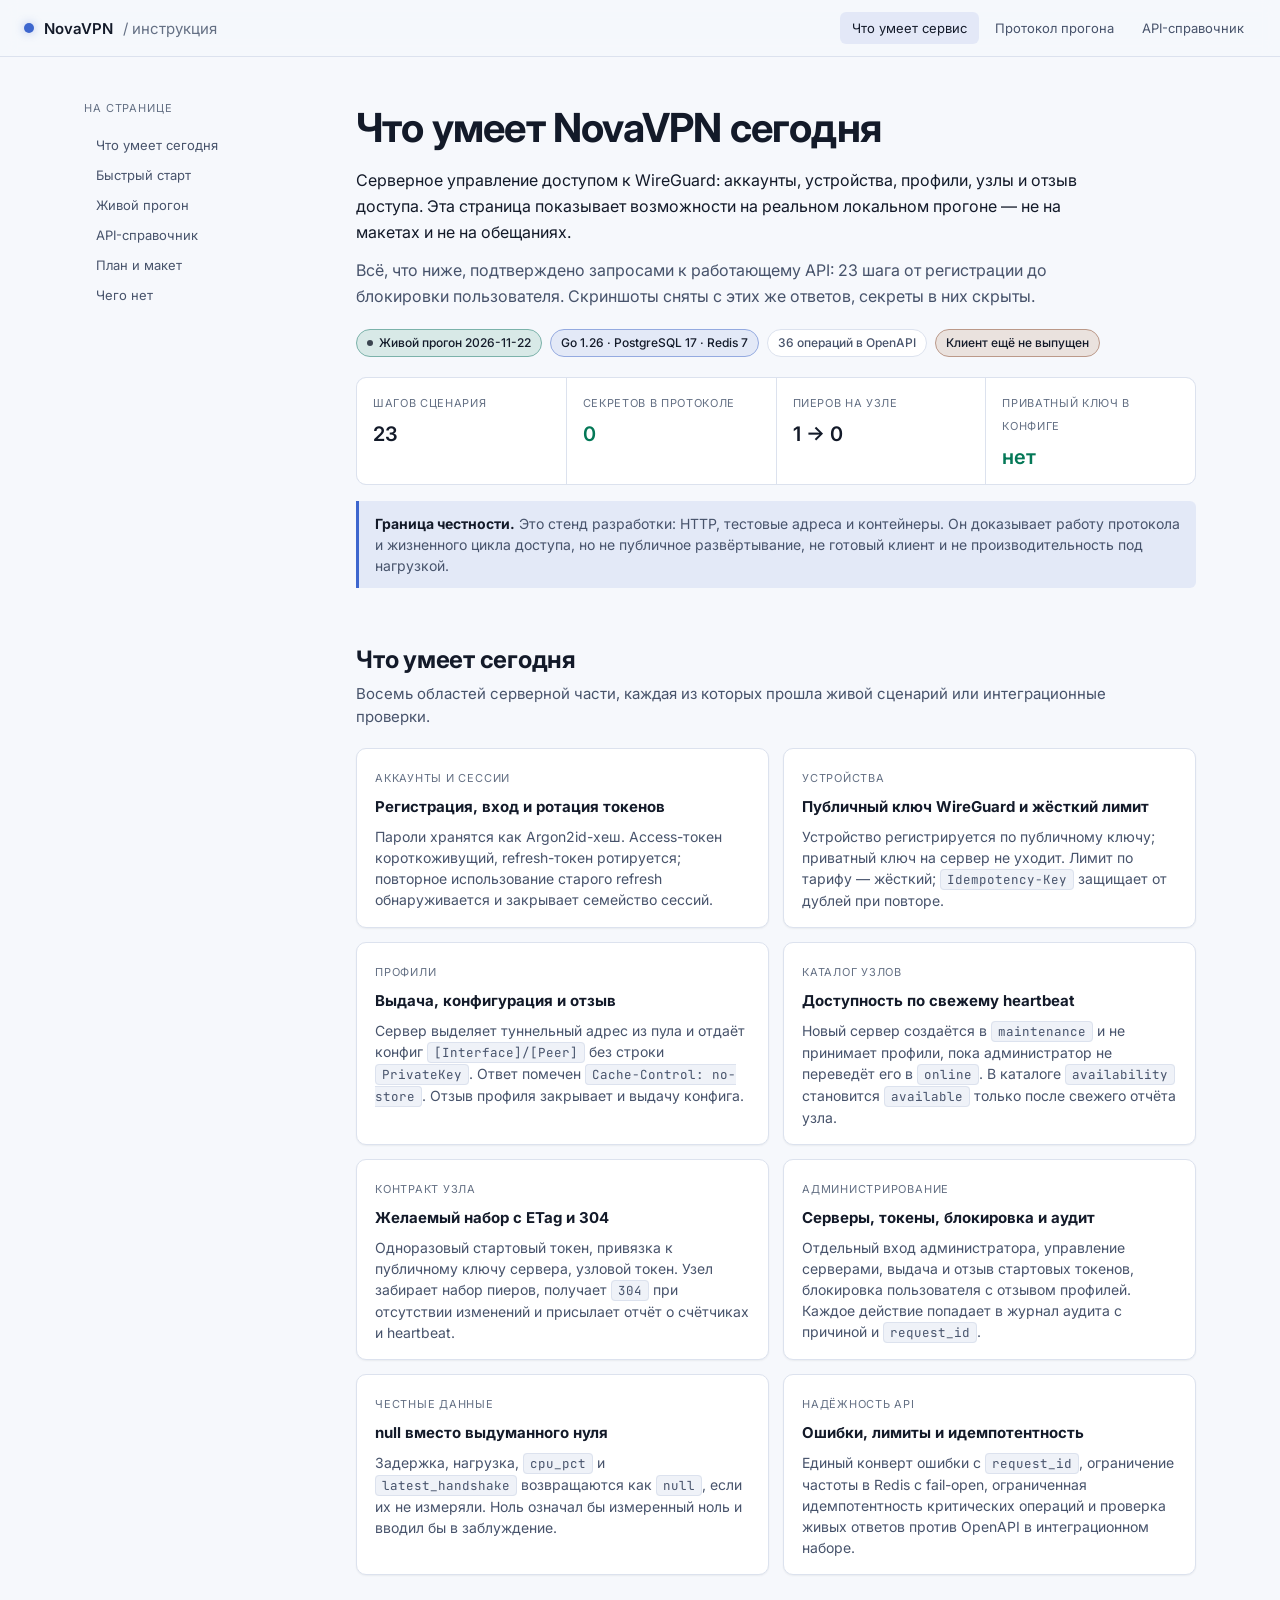
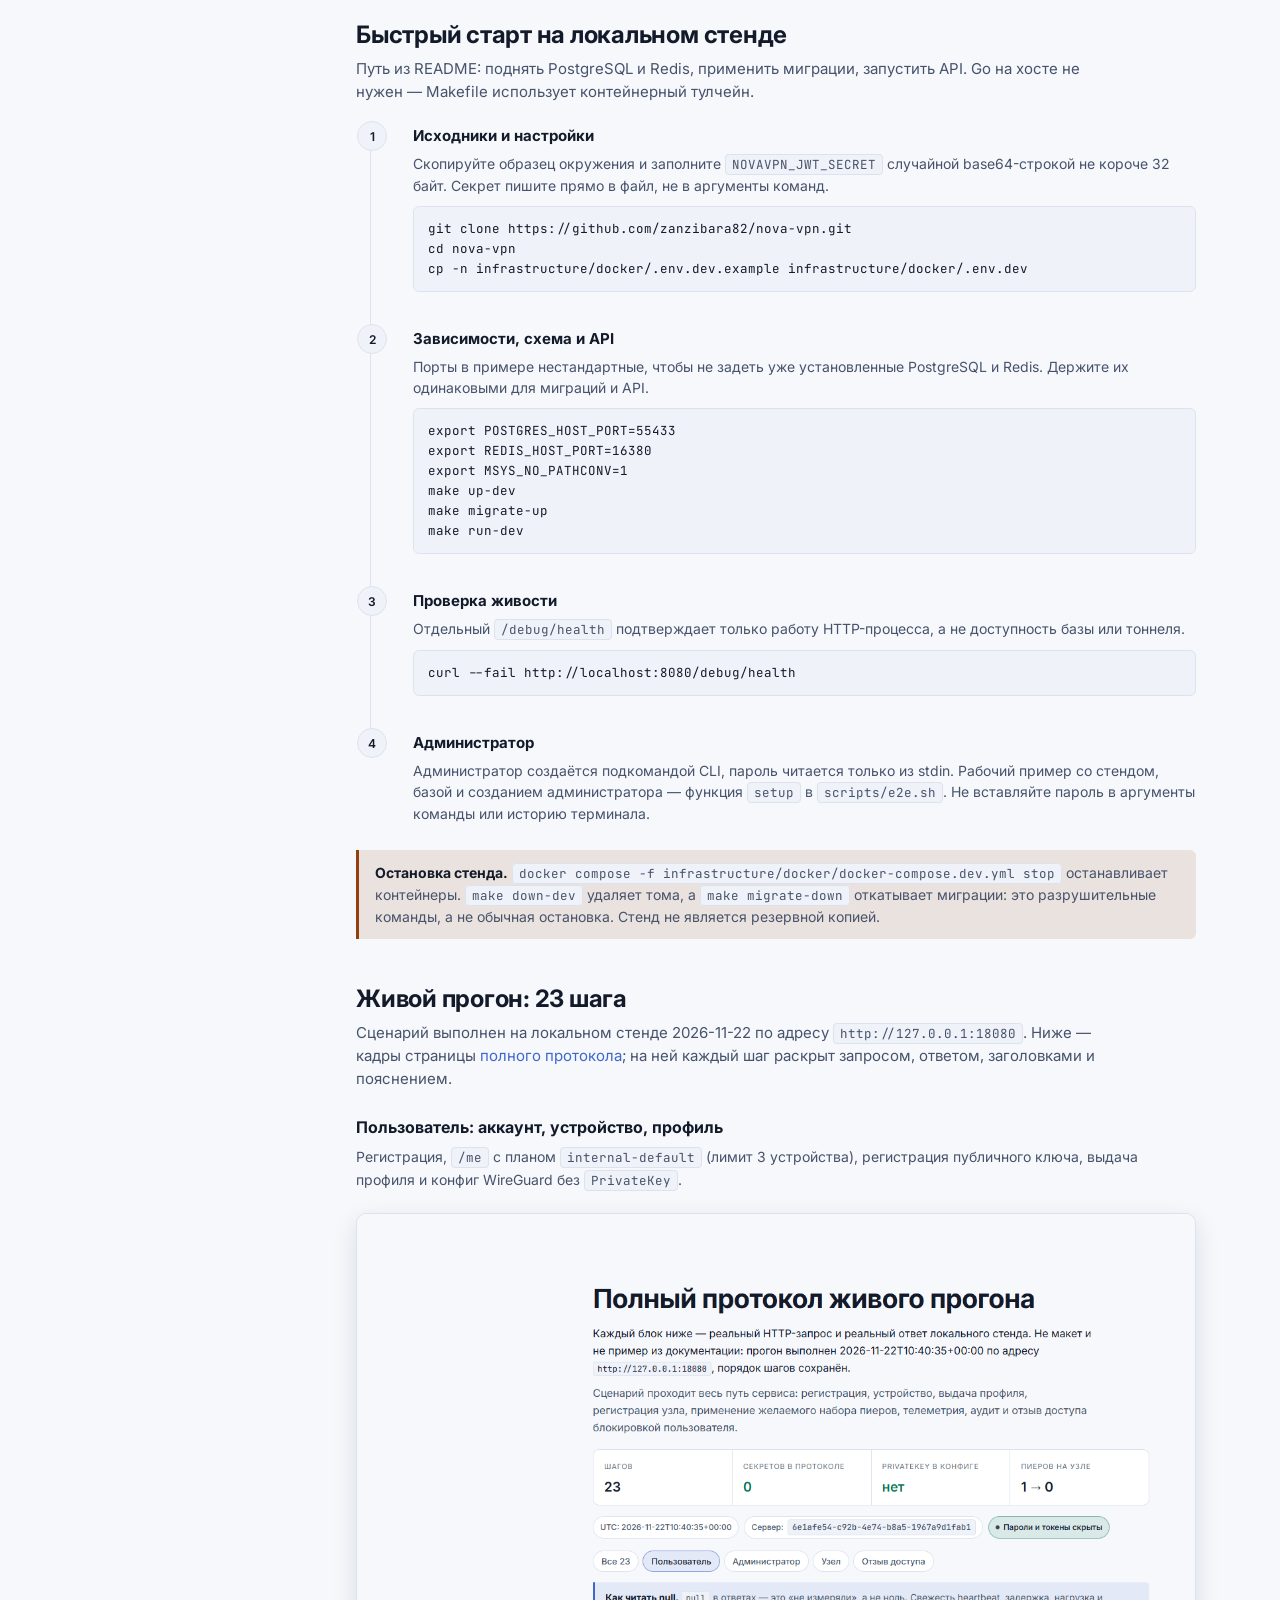
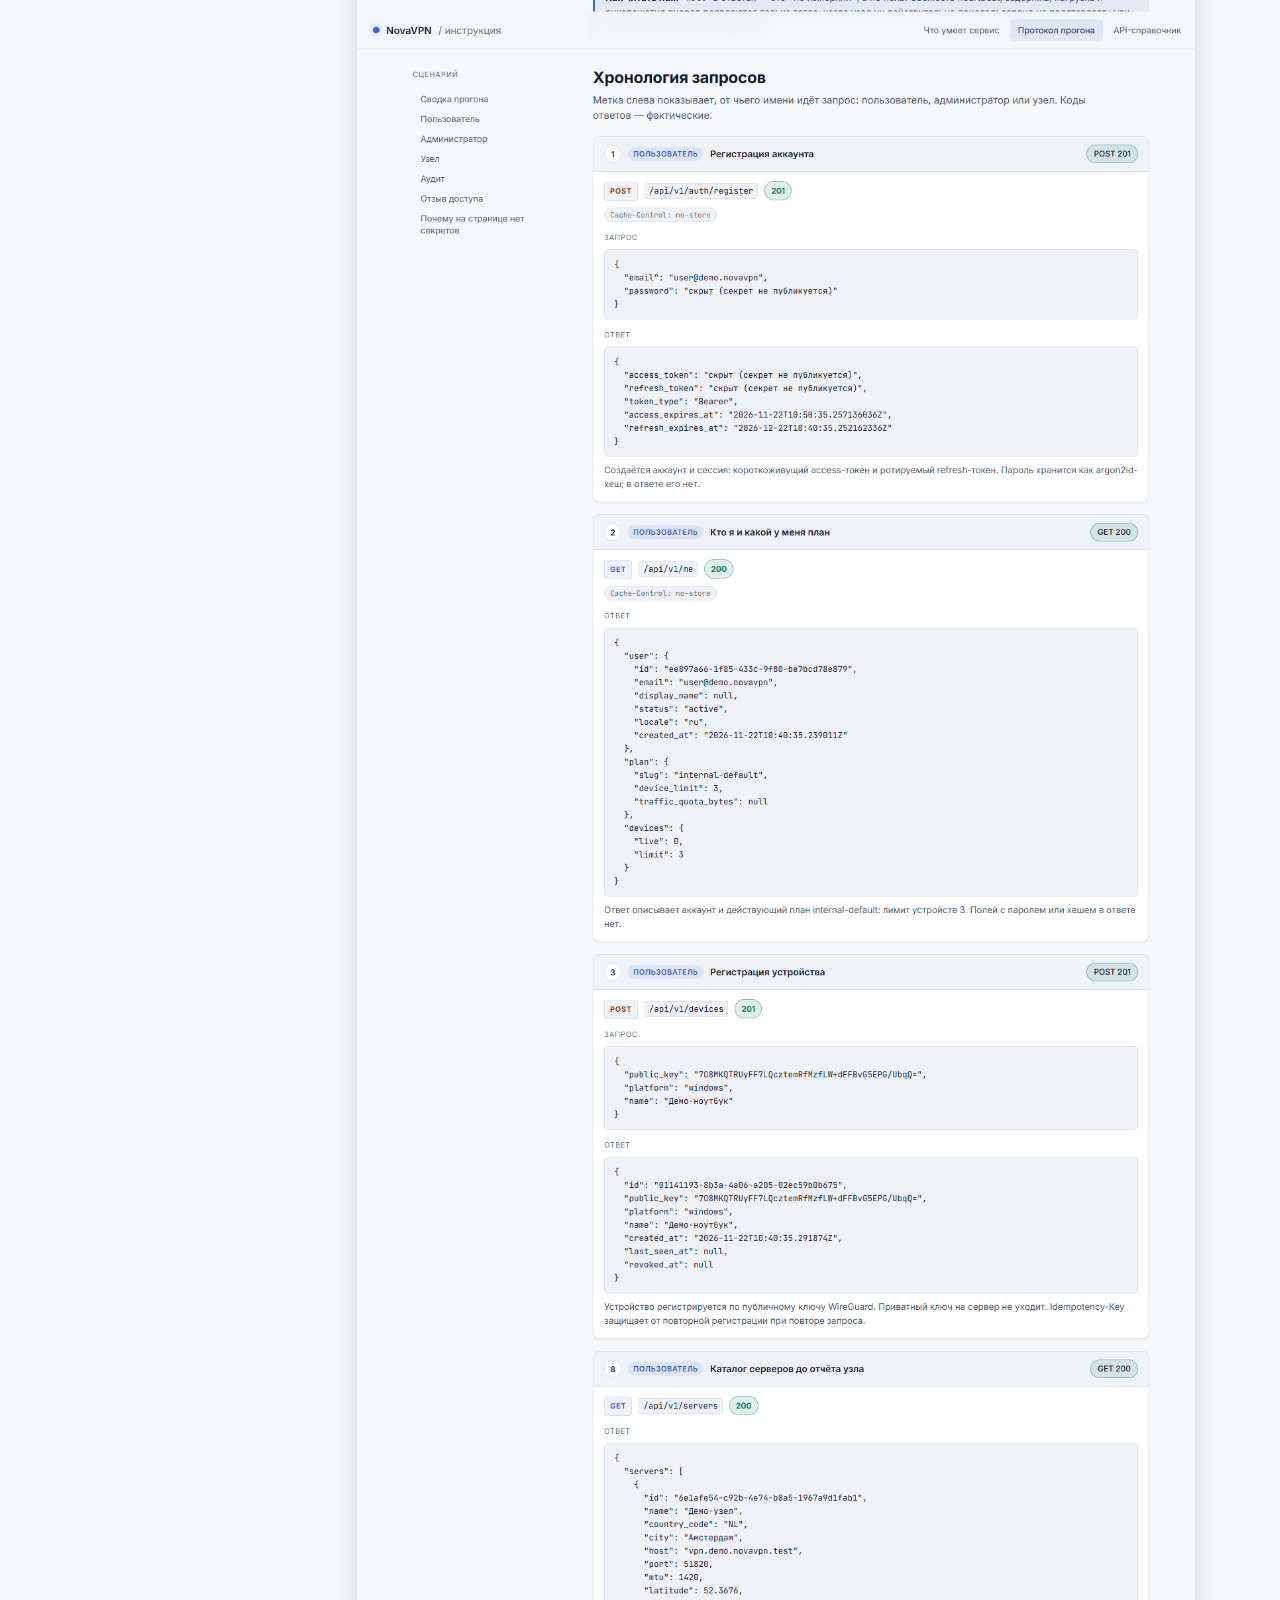
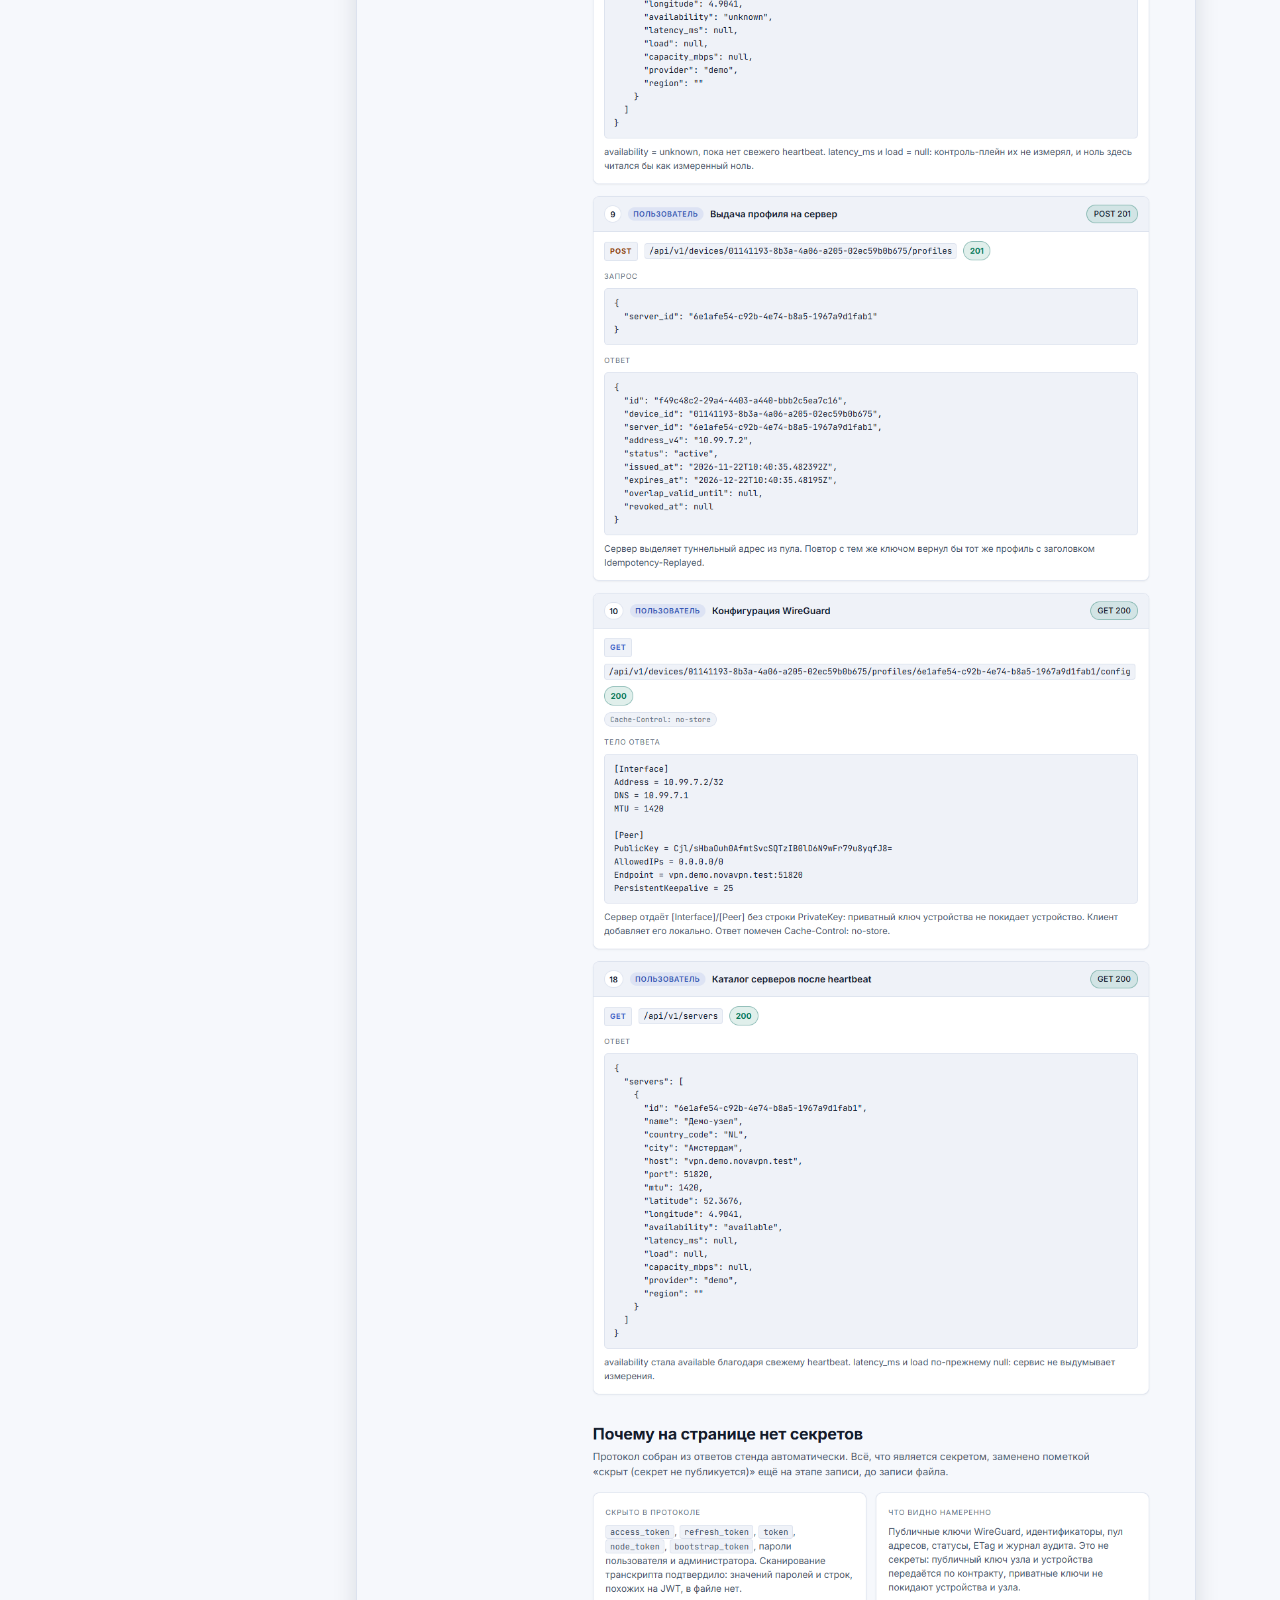
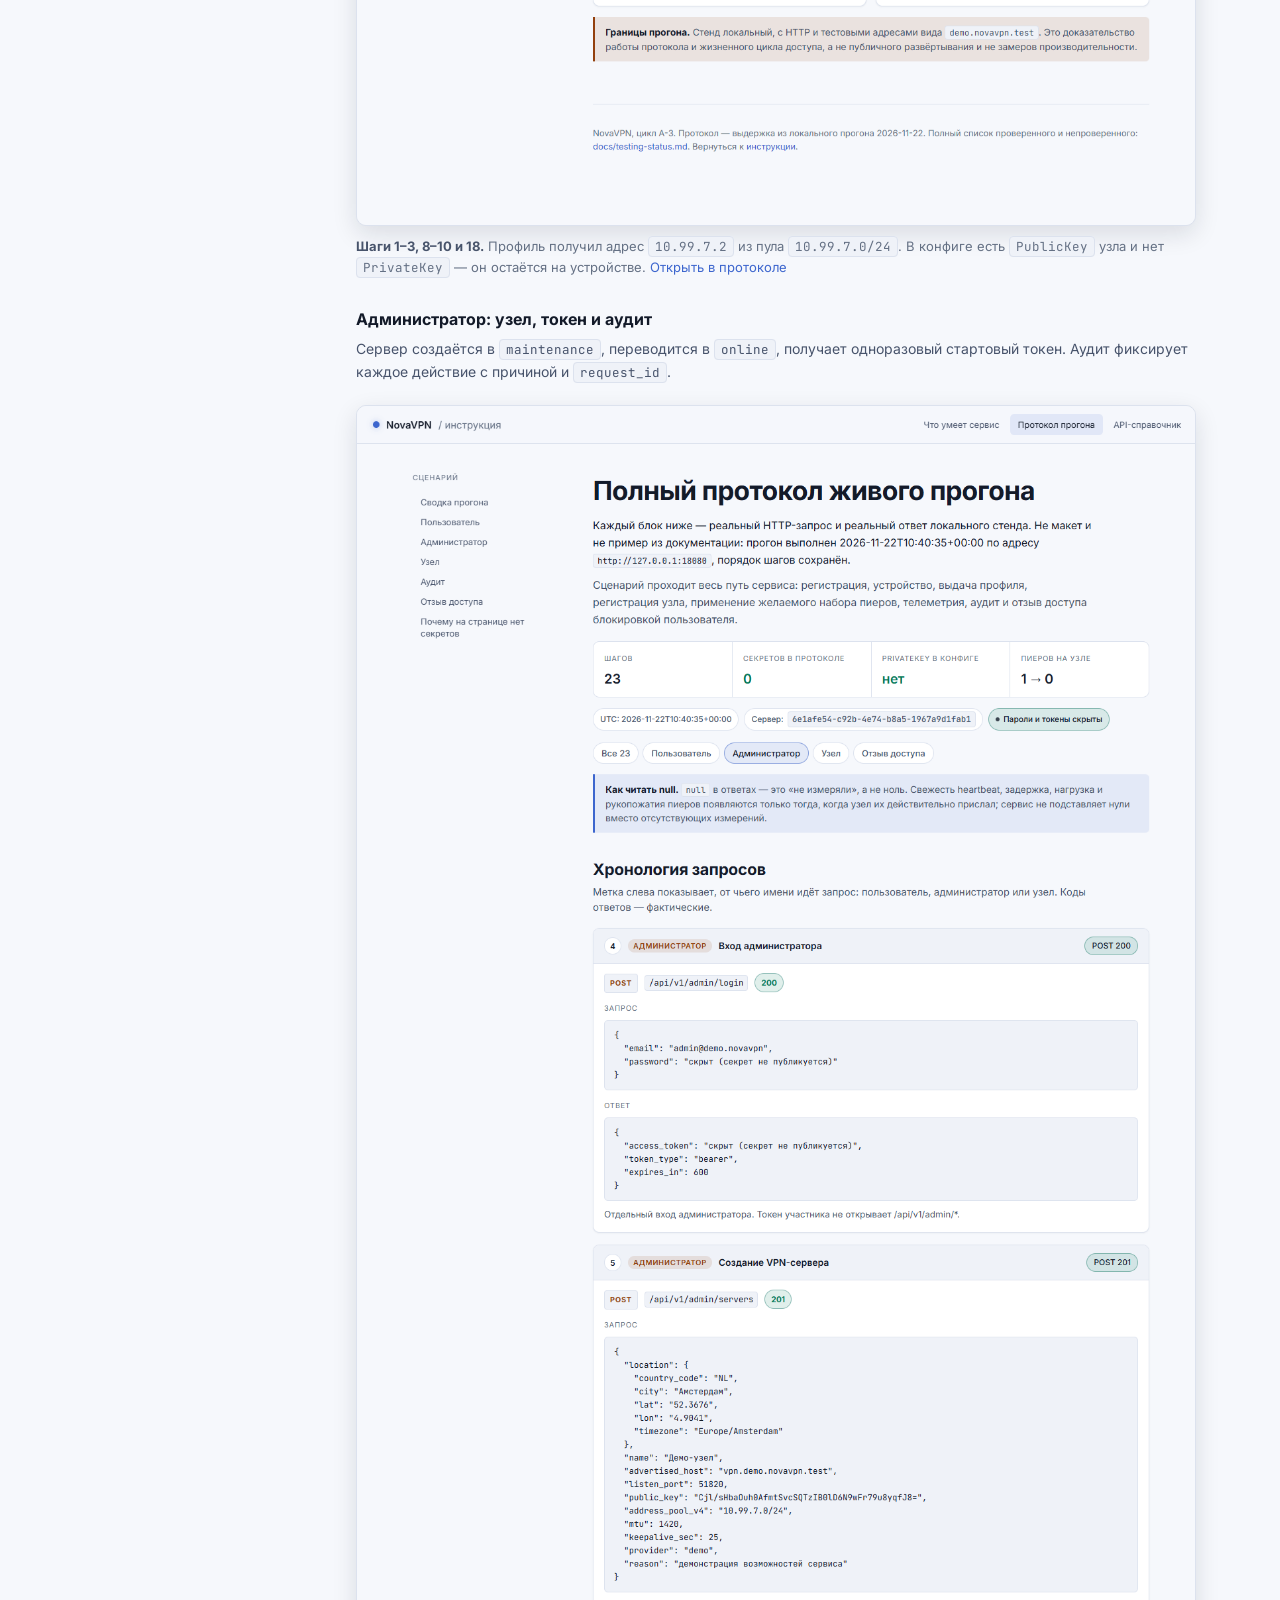
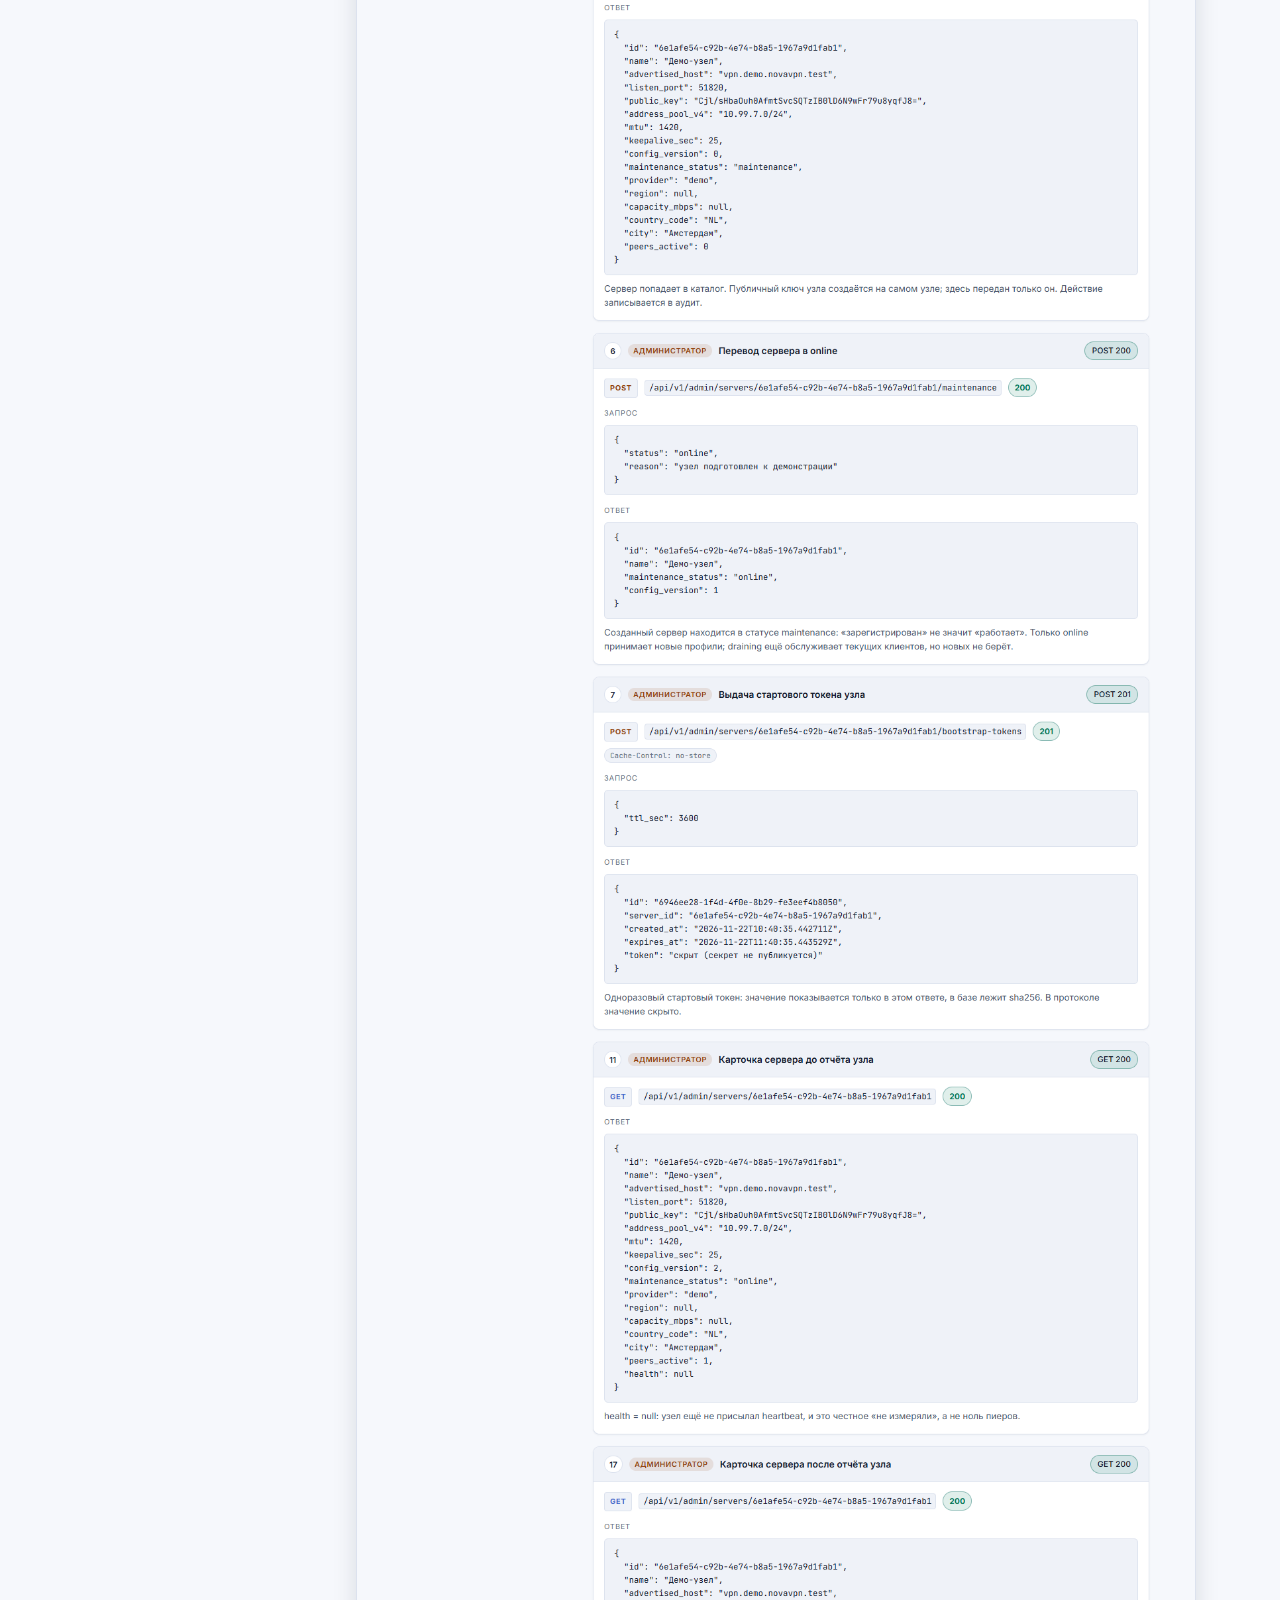
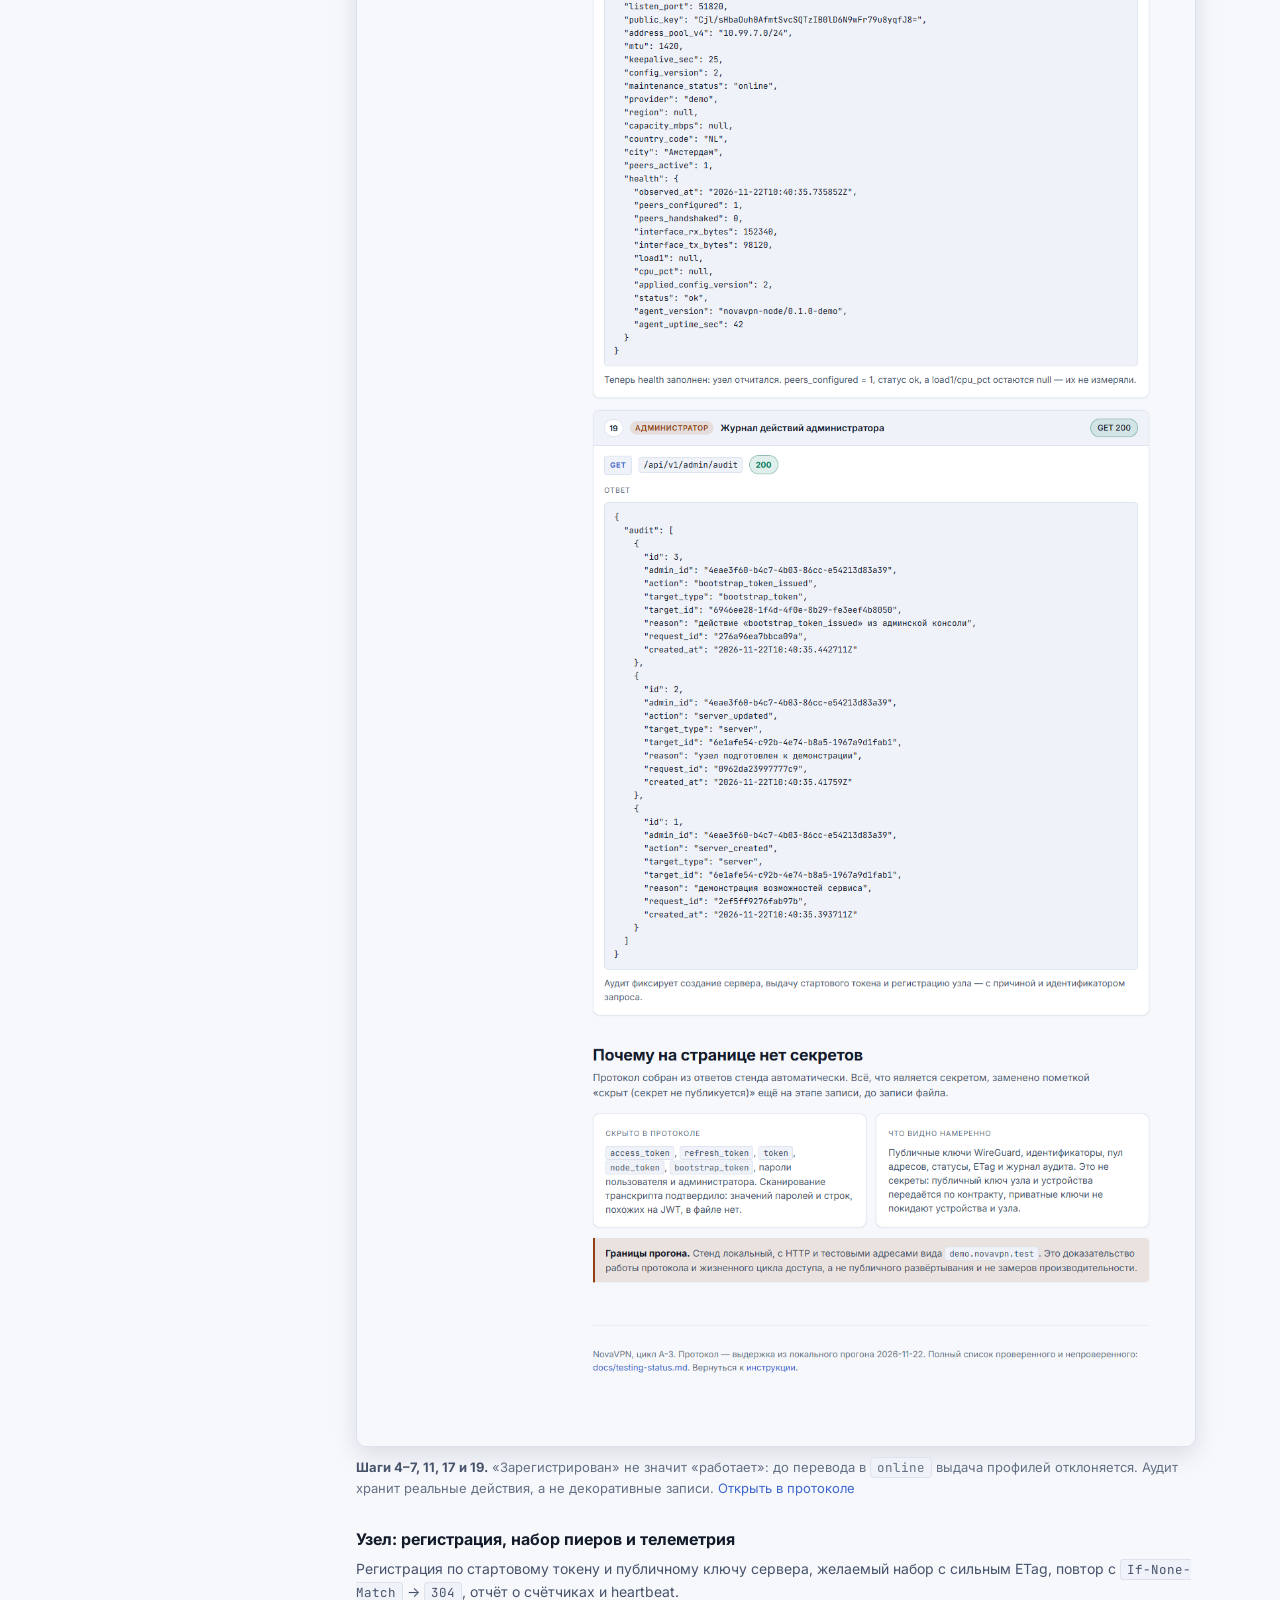
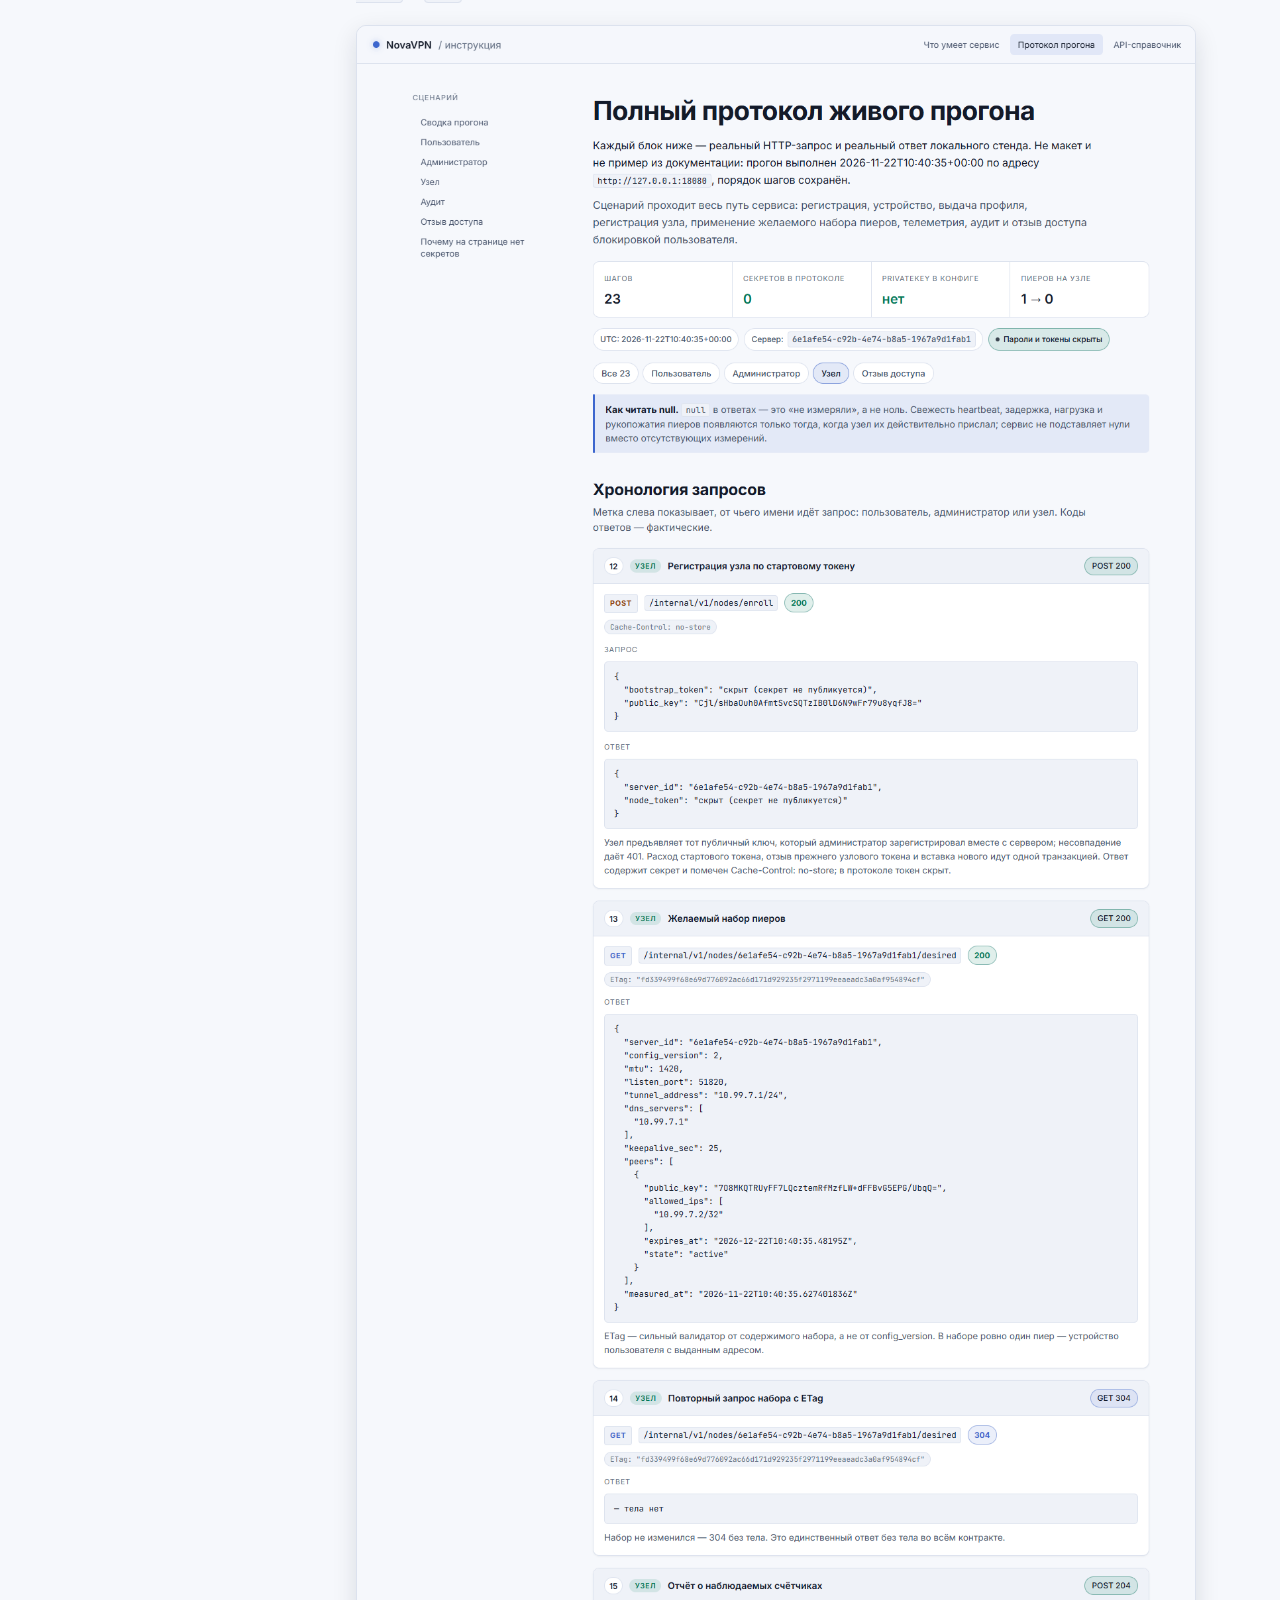
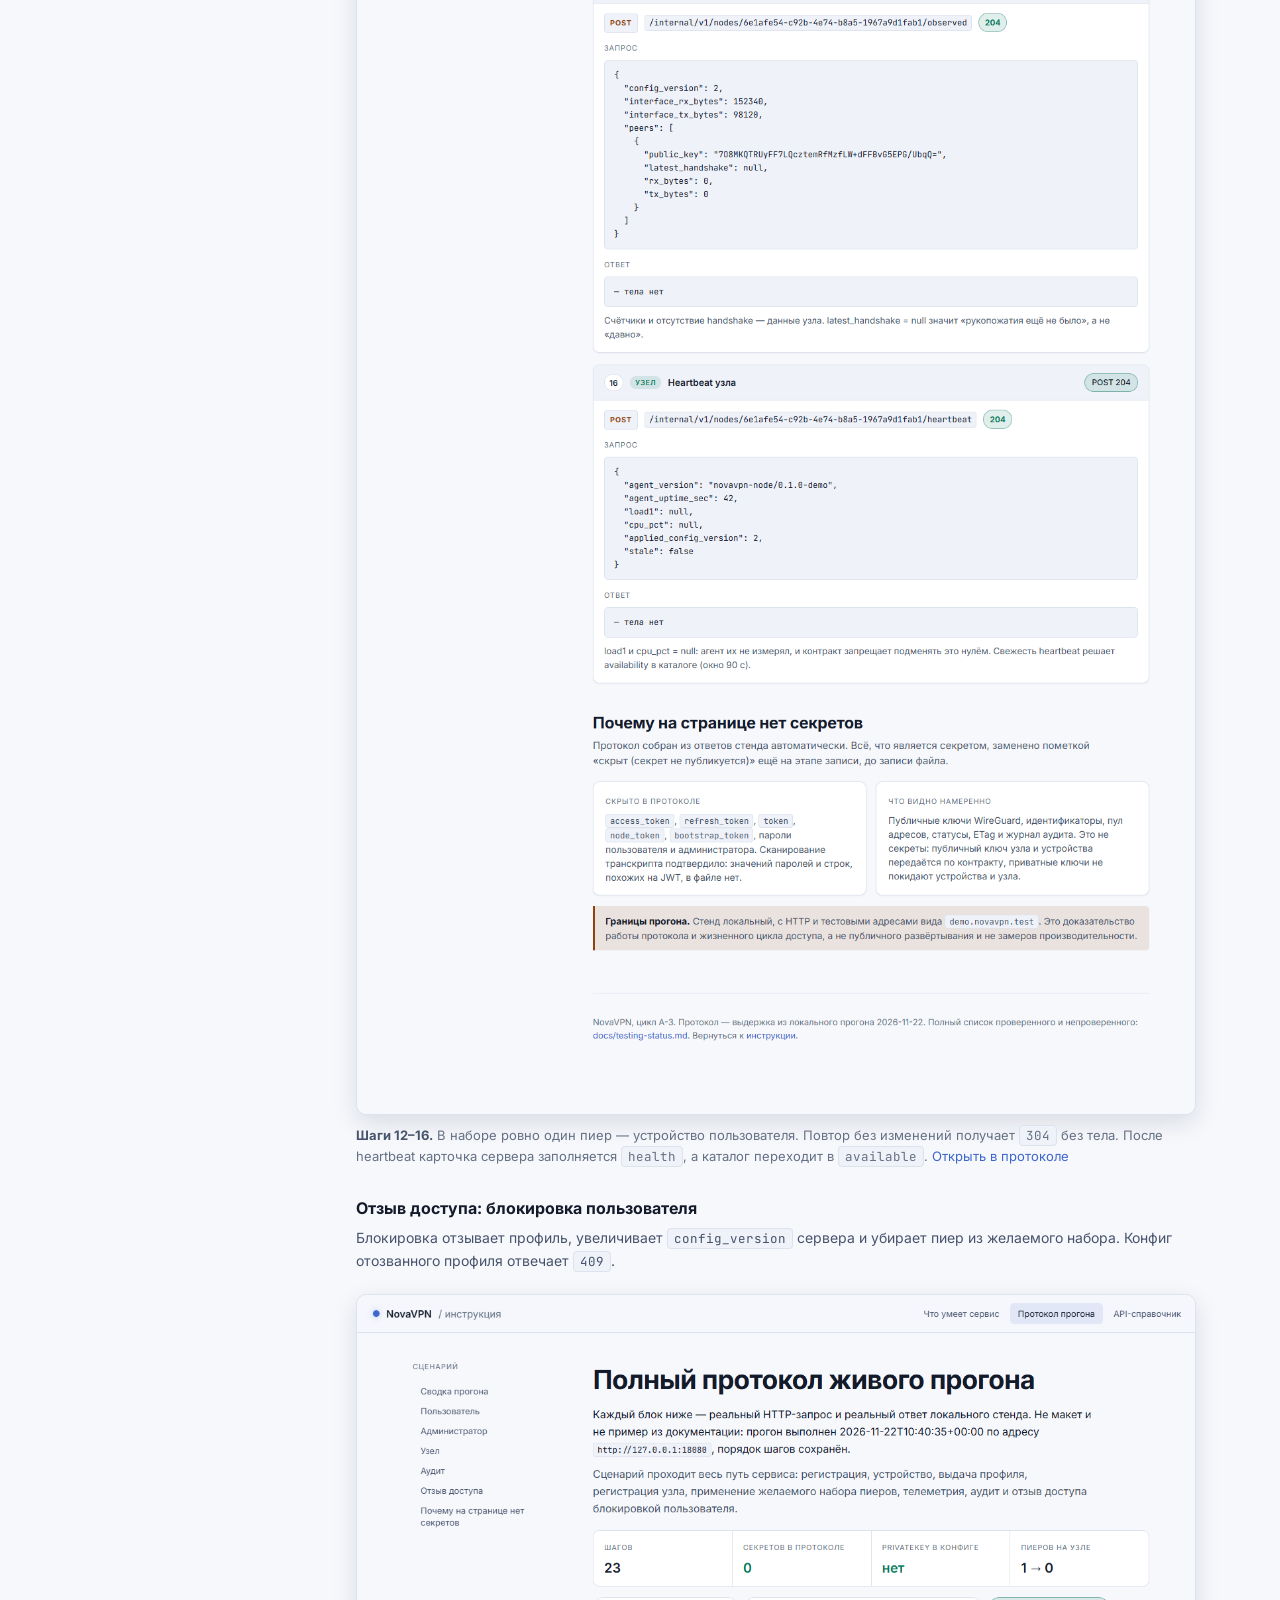
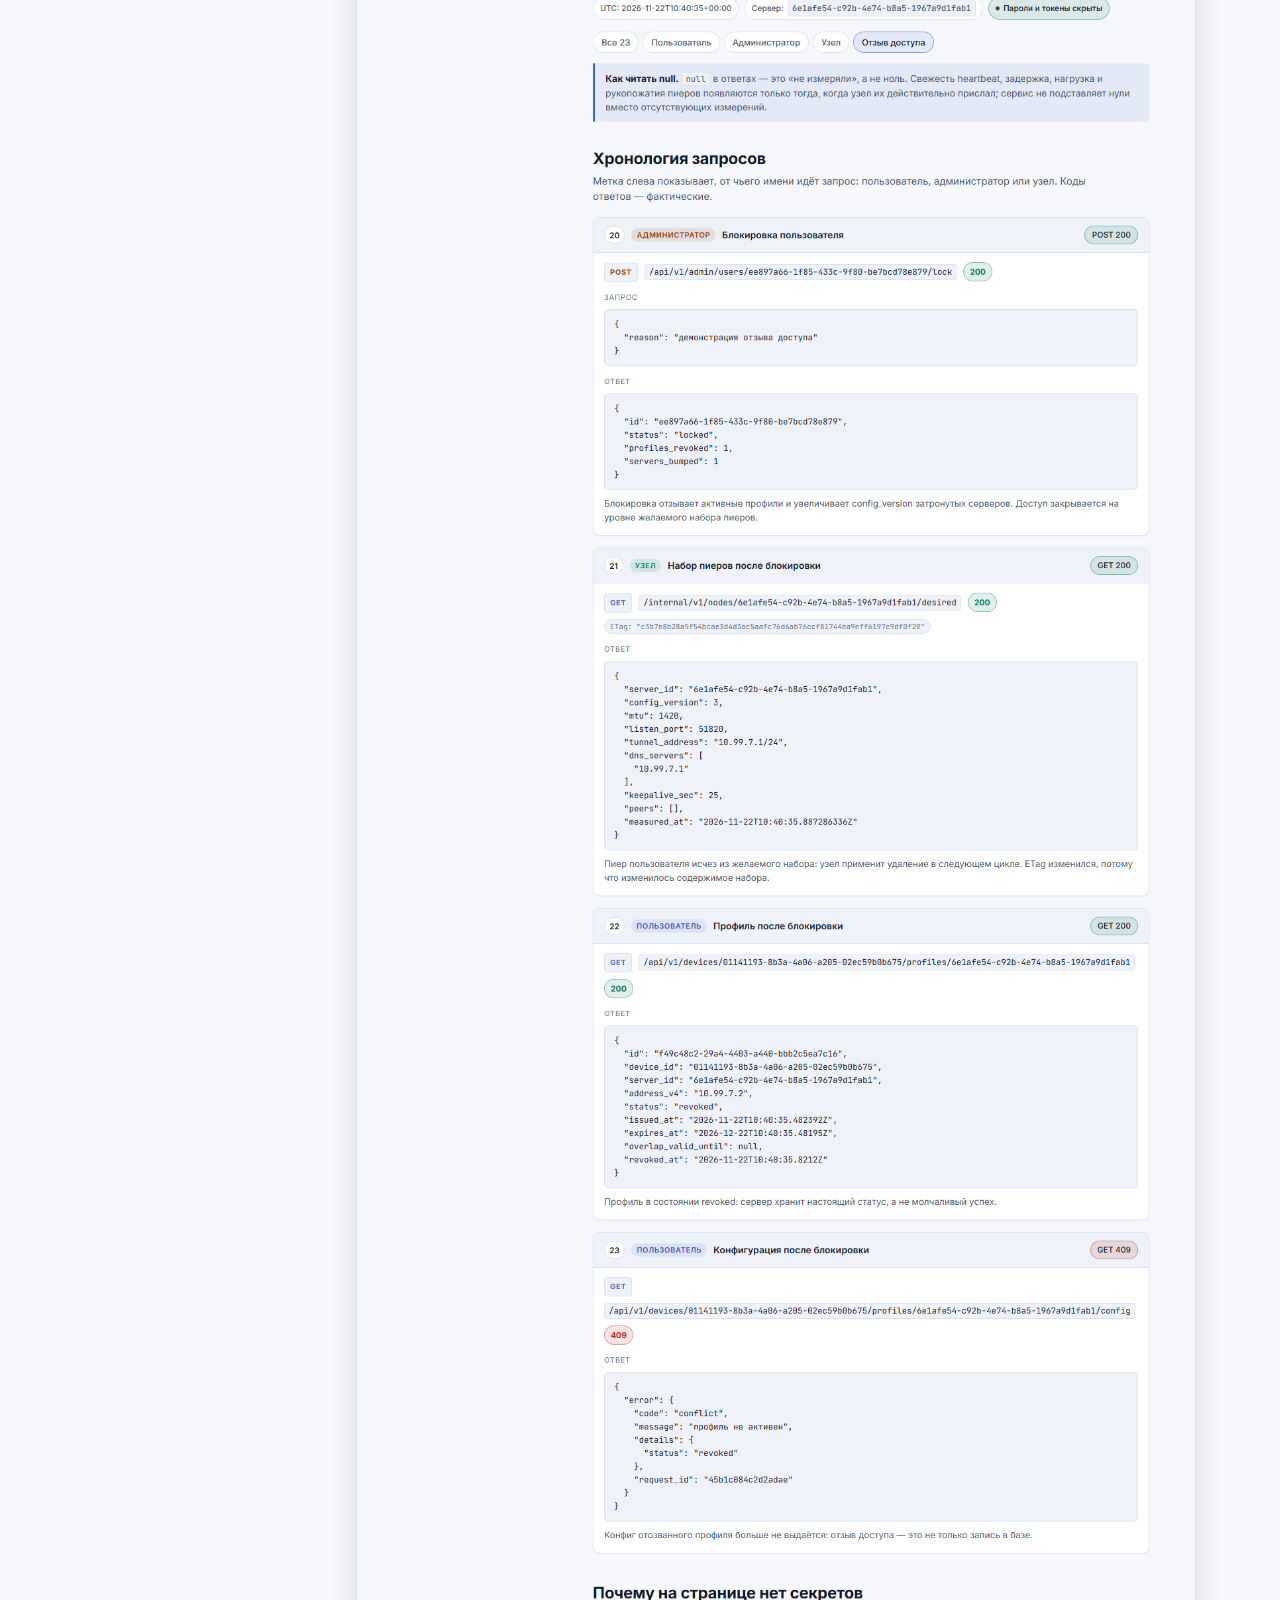
==== docs/guide/index.html @ 4d068e3c "docs(a3): инструкция с живым прогоном и скриншотами Страница для пользователя: возможности, быстрый " ====
<!DOCTYPE html>
<html lang="ru">
<head>
<meta charset="utf-8">
<meta name="viewport" content="width=device-width, initial-scale=1">
<title>NovaVPN — что умеет сервис: инструкция с живым прогоном</title>
<link rel="preconnect" href="https://fonts.googleapis.com">
<link rel="preconnect" href="https://fonts.gstatic.com" crossorigin>
<link href="https://fonts.googleapis.com/css2?family=Inter:wght@400;500;600;700&family=JetBrains+Mono:wght@400;500&display=swap" rel="stylesheet">
<link rel="stylesheet" href="guide.css">
</head>
<body>
<header class="topbar">
  <div class="topbar__brand"><span class="topbar__mark"></span>NovaVPN <span class="topbar__sub">/ инструкция</span></div>
  <nav class="topbar__nav" aria-label="Разделы руководства">
    <a href="index.html" aria-current="page">Что умеет сервис</a>
    <a href="protocol.html">Протокол прогона</a>
    <a href="api.html">API-справочник</a>
  </nav>
</header>

<div class="wrap">
  <aside class="rail" aria-label="Оглавление">
    <p class="rail__title">На странице</p>
    <a href="#capabilities">Что умеет сегодня</a>
    <a href="#quickstart">Быстрый старт</a>
    <a href="#live">Живой прогон</a>
    <a href="#api">API-справочник</a>
    <a href="#plan">План и макет</a>
    <a href="#limits">Чего нет</a>
  </aside>

  <main>
    <div class="hero">
      <h1>Что умеет NovaVPN сегодня</h1>
      <p class="lede">Серверное управление доступом к WireGuard: аккаунты, устройства, профили, узлы и отзыв доступа. Эта страница показывает возможности на реальном локальном прогоне — не на макетах и не на обещаниях.</p>
      <p>Всё, что ниже, подтверждено запросами к работающему API: 23 шага от регистрации до блокировки пользователя. Скриншоты сняты с этих же ответов, секреты в них скрыты.</p>
      <div class="badges">
        <span class="badge badge--success"><span class="badge__dot"></span>Живой прогон 2026-11-22</span>
        <span class="badge badge--accent">Go 1.26 · PostgreSQL 17 · Redis 7</span>
        <span class="badge">36 операций в OpenAPI</span>
        <span class="badge badge--warning">Клиент ещё не выпущен</span>
      </div>
      <div class="summary-strip">
        <div><dt>Шагов сценария</dt><dd>23</dd></div>
        <div><dt>Секретов в протоколе</dt><dd class="ok">0</dd></div>
        <div><dt>Пиеров на узле</dt><dd>1 → 0</dd></div>
        <div><dt>Приватный ключ в конфиге</dt><dd class="ok">нет</dd></div>
      </div>
      <div class="note">
        <strong>Граница честности.</strong> Это стенд разработки: HTTP, тестовые адреса и контейнеры. Он доказывает
        работу протокола и жизненного цикла доступа, но не публичное развёртывание, не готовый клиент и не
        производительность под нагрузкой.
      </div>
    </div>

    <section id="capabilities">
      <h2>Что умеет сегодня</h2>
      <p class="section-lede">Восемь областей серверной части, каждая из которых прошла живой сценарий или интеграционные проверки.</p>
      <div class="grid grid--2">
        <div class="card">
          <span class="card__kicker">Аккаунты и сессии</span>
          <h3>Регистрация, вход и ротация токенов</h3>
          <p>Пароли хранятся как Argon2id-хеш. Access-токен короткоживущий, refresh-токен ротируется; повторное использование старого refresh обнаруживается и закрывает семейство сессий.</p>
        </div>
        <div class="card">
          <span class="card__kicker">Устройства</span>
          <h3>Публичный ключ WireGuard и жёсткий лимит</h3>
          <p>Устройство регистрируется по публичному ключу; приватный ключ на сервер не уходит. Лимит по тарифу — жёсткий; <code>Idempotency-Key</code> защищает от дублей при повторе.</p>
        </div>
        <div class="card">
          <span class="card__kicker">Профили</span>
          <h3>Выдача, конфигурация и отзыв</h3>
          <p>Сервер выделяет туннельный адрес из пула и отдаёт конфиг <code>[Interface]/[Peer]</code> без строки <code>PrivateKey</code>. Ответ помечен <code>Cache-Control: no-store</code>. Отзыв профиля закрывает и выдачу конфига.</p>
        </div>
        <div class="card">
          <span class="card__kicker">Каталог узлов</span>
          <h3>Доступность по свежему heartbeat</h3>
          <p>Новый сервер создаётся в <code>maintenance</code> и не принимает профили, пока администратор не переведёт его в <code>online</code>. В каталоге <code>availability</code> становится <code>available</code> только после свежего отчёта узла.</p>
        </div>
        <div class="card">
          <span class="card__kicker">Контракт узла</span>
          <h3>Желаемый набор с ETag и 304</h3>
          <p>Одноразовый стартовый токен, привязка к публичному ключу сервера, узловой токен. Узел забирает набор пиеров, получает <code>304</code> при отсутствии изменений и присылает отчёт о счётчиках и heartbeat.</p>
        </div>
        <div class="card">
          <span class="card__kicker">Администрирование</span>
          <h3>Серверы, токены, блокировка и аудит</h3>
          <p>Отдельный вход администратора, управление серверами, выдача и отзыв стартовых токенов, блокировка пользователя с отзывом профилей. Каждое действие попадает в журнал аудита с причиной и <code>request_id</code>.</p>
        </div>
        <div class="card">
          <span class="card__kicker">Честные данные</span>
          <h3>null вместо выдуманного нуля</h3>
          <p>Задержка, нагрузка, <code>cpu_pct</code> и <code>latest_handshake</code> возвращаются как <code>null</code>, если их не измеряли. Ноль означал бы измеренный ноль и вводил бы в заблуждение.</p>
        </div>
        <div class="card">
          <span class="card__kicker">Надёжность API</span>
          <h3>Ошибки, лимиты и идемпотентность</h3>
          <p>Единый конверт ошибки с <code>request_id</code>, ограничение частоты в Redis с fail-open, ограниченная идемпотентность критических операций и проверка живых ответов против OpenAPI в интеграционном наборе.</p>
        </div>
      </div>
    </section>

    <section id="quickstart">
      <h2>Быстрый старт на локальном стенде</h2>
      <p class="section-lede">Путь из README: поднять PostgreSQL и Redis, применить миграции, запустить API. Go на хосте не нужен — Makefile использует контейнерный тулчейн.</p>
      <ol class="steps">
        <li>
          <h3>Исходники и настройки</h3>
          <p>Скопируйте образец окружения и заполните <code>NOVAVPN_JWT_SECRET</code> случайной base64-строкой не короче 32 байт. Секрет пишите прямо в файл, не в аргументы команд.</p>
          <pre><code>git clone https://github.com/zanzibara82/nova-vpn.git
cd nova-vpn
cp -n infrastructure/docker/.env.dev.example infrastructure/docker/.env.dev</code></pre>
        </li>
        <li>
          <h3>Зависимости, схема и API</h3>
          <p>Порты в примере нестандартные, чтобы не задеть уже установленные PostgreSQL и Redis. Держите их одинаковыми для миграций и API.</p>
          <pre><code>export POSTGRES_HOST_PORT=55433
export REDIS_HOST_PORT=16380
export MSYS_NO_PATHCONV=1
make up-dev
make migrate-up
make run-dev</code></pre>
        </li>
        <li>
          <h3>Проверка живости</h3>
          <p>Отдельный <code>/debug/health</code> подтверждает только работу HTTP-процесса, а не доступность базы или тоннеля.</p>
          <pre><code>curl --fail http://localhost:8080/debug/health</code></pre>
        </li>
        <li>
          <h3>Администратор</h3>
          <p>Администратор создаётся подкомандой CLI, пароль читается только из stdin. Рабочий пример со стендом, базой и созданием администратора — функция <code>setup</code> в <code>scripts/e2e.sh</code>. Не вставляйте пароль в аргументы команды или историю терминала.</p>
        </li>
      </ol>
      <div class="note note--warning">
        <strong>Остановка стенда.</strong> <code>docker compose -f infrastructure/docker/docker-compose.dev.yml stop</code>
        останавливает контейнеры. <code>make down-dev</code> удаляет тома, а <code>make migrate-down</code> откатывает
        миграции: это разрушительные команды, а не обычная остановка. Стенд не является резервной копией.
      </div>
    </section>

    <section id="live">
      <h2>Живой прогон: 23 шага</h2>
      <p class="section-lede">Сценарий выполнен на локальном стенде 2026-11-22 по адресу <code>http://127.0.0.1:18080</code>. Ниже — кадры страницы <a href="protocol.html">полного протокола</a>; на ней каждый шаг раскрыт запросом, ответом, заголовками и пояснением.</p>

      <h3 style="margin:26px 0 0;font-size:16px">Пользователь: аккаунт, устройство, профиль</h3>
      <p style="margin:6px 0 0;color:var(--nv-text-2);font-size:14px">Регистрация, <code>/me</code> с планом <code>internal-default</code> (лимит 3 устройства), регистрация публичного ключа, выдача профиля и конфиг WireGuard без <code>PrivateKey</code>.</p>
      <figure class="figure">
        <img src="../images/guide/protocol-user.png" alt="Протокол прогона: шаги пользователя — регистрация, /me, устройство, профиль и конфигурация WireGuard без приватного ключа">
        <figcaption><strong>Шаги 1–3, 8–10 и 18.</strong> Профиль получил адрес <code>10.99.7.2</code> из пула <code>10.99.7.0/24</code>. В конфиге есть <code>PublicKey</code> узла и нет <code>PrivateKey</code> — он остаётся на устройстве. <a href="protocol.html#s1">Открыть в протоколе</a></figcaption>
      </figure>

      <h3 style="margin:30px 0 0;font-size:16px">Администратор: узел, токен и аудит</h3>
      <p style="margin:6px 0 0;color:var(--nv-text-2);font-size:14px">Сервер создаётся в <code>maintenance</code>, переводится в <code>online</code>, получает одноразовый стартовый токен. Аудит фиксирует каждое действие с причиной и <code>request_id</code>.</p>
      <figure class="figure">
        <img src="../images/guide/protocol-admin.png" alt="Протокол прогона: шаги администратора — создание сервера, перевод в online, стартовый токен, карточка сервера и журнал аудита">
        <figcaption><strong>Шаги 4–7, 11, 17 и 19.</strong> «Зарегистрирован» не значит «работает»: до перевода в <code>online</code> выдача профилей отклоняется. Аудит хранит реальные действия, а не декоративные записи. <a href="protocol.html#s5">Открыть в протоколе</a></figcaption>
      </figure>

      <h3 style="margin:30px 0 0;font-size:16px">Узел: регистрация, набор пиеров и телеметрия</h3>
      <p style="margin:6px 0 0;color:var(--nv-text-2);font-size:14px">Регистрация по стартовому токену и публичному ключу сервера, желаемый набор с сильным ETag, повтор с <code>If-None-Match</code> → <code>304</code>, отчёт о счётчиках и heartbeat.</p>
      <figure class="figure">
        <img src="../images/guide/protocol-node.png" alt="Протокол прогона: шаги узла — регистрация, желаемый набор пиеров с ETag, ответ 304, отчёт о счётчиках и heartbeat с null в нагрузке">
        <figcaption><strong>Шаги 12–16.</strong> В наборе ровно один пиер — устройство пользователя. Повтор без изменений получает <code>304</code> без тела. После heartbeat карточка сервера заполняется <code>health</code>, а каталог переходит в <code>available</code>. <a href="protocol.html#s12">Открыть в протоколе</a></figcaption>
      </figure>

      <h3 style="margin:30px 0 0;font-size:16px">Отзыв доступа: блокировка пользователя</h3>
      <p style="margin:6px 0 0;color:var(--nv-text-2);font-size:14px">Блокировка отзывает профиль, увеличивает <code>config_version</code> сервера и убирает пиер из желаемого набора. Конфиг отозванного профиля отвечает <code>409</code>.</p>
      <figure class="figure">
        <img src="../images/guide/protocol-revocation.png" alt="Протокол прогона: блокировка пользователя, пустой желаемый набор пиеров, статус профиля revoked и ответ 409 на выдачу конфигурации">
        <figcaption><strong>Шаги 20–23.</strong> Пиеров на узле: 1 → 0. Профиль честно помечен <code>revoked</code>, а не скрыт за «успехом». Отзыв доступа — это изменение состояния узла, а не только строка в базе. <a href="protocol.html#s20">Открыть в протоколе</a></figcaption>
      </figure>

      <div class="note">
        <strong>Порядок статусов.</strong> В прогоне встретились <code>201</code>, <code>200</code>, <code>304</code>,
        <code>204</code> и <code>409</code>. Это не пересказ спецификации: коды взяты из фактических ответов стенда.
        Значения паролей и токенов заменены пометкой «скрыт» ещё при записи протокола.
      </div>
    </section>

    <section id="api">
      <h2>API-справочник</h2>
      <p class="section-lede">Контракт описан в <a href="../../api-spec/openapi.yaml">api-spec/openapi.yaml</a>: 29 путей и 36 операций. Страница ниже собрана из этого файла генератором Redoc и открывается локально без сервера.</p>
      <div class="table-wrap" style="margin-bottom:20px">
        <table>
          <thead><tr><th>Группа</th><th>Операций</th><th>Что покрывает</th></tr></thead>
          <tbody>
            <tr><td><strong>auth</strong></td><td>5</td><td>Регистрация, вход, продление, выход, текущий профиль</td></tr>
            <tr><td><strong>devices</strong></td><td>4</td><td>Регистрация и список устройств, отзыв, ротация ключа</td></tr>
            <tr><td><strong>profiles</strong></td><td>5</td><td>Выдача, список, карточка, отзыв и конфигурация профиля</td></tr>
            <tr><td><strong>servers</strong></td><td>1</td><td>Каталог доступных серверов</td></tr>
            <tr><td><strong>admin</strong></td><td>16</td><td>Серверы, обслуживание, стартовые и узловые токены, пользователи, администраторы, аудит</td></tr>
            <tr><td><strong>node</strong></td><td>5</td><td>Регистрация узла, желаемый набор, отчёт, heartbeat, ротация токена</td></tr>
          </tbody>
        </table>
      </div>
      <figure class="figure">
        <img src="../images/guide/api-reference.png" alt="Страница API-справочника Redoc: эндпоинты auth, devices, profiles, servers, admin и internal node">
        <figcaption><strong>Redoc из OpenAPI.</strong> Схемы, коды ответов и примеры генерируются из контракта. Открыть целиком: <a href="api.html">API-справочник</a>.</figcaption>
      </figure>
    </section>

    <section id="plan">
      <h2>План и макет: что это не доказывает</h2>
      <p class="section-lede">Дизайн-система существует и проверена отдельно, но клиентского приложения пока нет. Снимки ниже — витрина запланированного интерфейса, а не работающий VPN-клиент.</p>
      <figure class="figure" style="margin-top:0">
        <img src="../images/showcase-dark.png" alt="Витрина дизайн-системы NovaVPN, тёмная тема: палитра и компоненты запланированного клиента">
        <figcaption><strong>Макет, не продукт.</strong> Кнопка соединения на витрине переключает только визуальное состояние и не создаёт туннель. Исходник — <a href="../../design/showcase.html">design/showcase.html</a>.</figcaption>
      </figure>
      <div class="grid grid--2" style="margin-top:20px">
        <figure class="figure" style="margin:0">
          <img src="../images/components-dark.png" alt="Компоненты будущего клиента в тёмной теме: кнопки, поля, состояния, демонстрационные устройства">
          <figcaption><strong>Компоненты, тёмная тема.</strong> Устройства на кадре демонстрационные.</figcaption>
        </figure>
        <figure class="figure" style="margin:0">
          <img src="../images/components-light.png" alt="Компоненты будущего клиента в светлой теме: те же элементы и демонстрационные устройства">
          <figcaption><strong>Компоненты, светлая тема.</strong> Контраст проверен расчётом по WCAG AA.</figcaption>
        </figure>
      </div>
      <div class="note note--warning">
        <strong>Windows-клиент — первым, но позже.</strong> Установщика пока нет. Подключение к туннелю,
        системная блокировка трафика при обрыве и раздельная маршрутизация приложений не реализованы и не
        проверены сквозными испытаниями.
      </div>
    </section>

    <section id="limits">
      <h2>Чего нет и что не проверено</h2>
      <p class="section-lede">Список намеренно не сокращён. Непроверенное не выдаётся за готовое, а неизмеренное — за ноль.</p>
      <div class="grid grid--2">
        <div class="card">
          <span class="card__kicker">Не реализовано</span>
          <ul>
            <li>Клиентские приложения, в том числе Windows</li>
            <li>Системная блокировка трафика (kill switch)</li>
            <li>Раздельная маршрутизация по приложениям</li>
            <li>Платежи и тарифные операции</li>
            <li>Пользовательский веб-кабинет</li>
          </ul>
        </div>
        <div class="card">
          <span class="card__kicker">Не подтверждено испытаниями</span>
          <ul>
            <li>Публичное развёртывание узла на VPS — задача 19</li>
            <li>Пропускная способность и показатели под нагрузкой</li>
            <li>Худший случай интервала применения отзыва на реальной инфраструктуре</li>
            <li>Работа с реальными сертификатами и внешним DNS за пределами стенда</li>
          </ul>
        </div>
      </div>
      <div class="note">
        <strong>Где смотреть детали.</strong> Полная матрица доказательств и раздел <code>not-run</code> —
        <a href="../testing-status.md">docs/testing-status.md</a>. Решения и ограничения — <a href="../../README.md">README</a>
        и спецификации в <a href="../superpowers/specs/">docs/superpowers/specs</a>.
      </div>
    </section>

    <footer>
      <p>NovaVPN, цикл A-3. Инструкция собрана из живого прогона 2026-11-22. Секреты не публикуются: пароли и токены заменены пометкой, приватные ключи не покидают устройства и узел. Версия контракта — <a href="../../api-spec/openapi.yaml">OpenAPI</a>.</p>
    </footer>
  </main>
</div>
</body>
</html>
---- docs/guide/guide.css ----
/* NovaVPN guide — токены и компоненты дизайн-системы (design/showcase.html). */

:root {
  color-scheme: dark;
  --nv-bg: #0A0E1A;
  --nv-surface-1: #121828;
  --nv-surface-2: #1A2135;
  --nv-border: #232B3F;
  --nv-input-border: #5B6B94;
  --nv-text-1: #F3F5FA;
  --nv-text-2: #A6B0C3;
  --nv-text-muted: #7C86A3;
  --nv-accent: #5180F4;
  --nv-accent-strong: #3D66CE;
  --nv-accent-soft: rgba(81, 128, 244, .10);
  --nv-success: #34D399;
  --nv-warning: #FBBF24;
  --nv-danger: #F87171;
  --nv-success-soft: rgba(52, 211, 153, .12);
  --nv-warning-soft: rgba(251, 191, 36, .12);
  --nv-danger-soft: rgba(248, 113, 113, .12);
  --nv-radius-s: 6px;
  --nv-radius-m: 10px;
  --nv-radius-l: 14px;
  --nv-shadow-card: 0 1px 2px rgba(0, 0, 0, .4);
  --nv-shadow-dialog: 0 8px 24px rgba(0, 0, 0, .5);
}

@media (prefers-color-scheme: light) {
  :root {
    color-scheme: light;
    --nv-bg: #F6F8FC;
    --nv-surface-1: #FFFFFF;
    --nv-surface-2: #EFF2F8;
    --nv-border: #DCE2EE;
    --nv-input-border: #7F8CA8;
    --nv-text-1: #131A29;
    --nv-text-2: #47536B;
    --nv-text-muted: #647084;
    --nv-accent: #3D66CE;
    --nv-accent-strong: #2F55B8;
    --nv-accent-soft: rgba(61, 102, 206, .10);
    --nv-success: #047857;
    --nv-warning: #92400E;
    --nv-danger: #B91C1C;
    --nv-success-soft: rgba(4, 120, 87, .12);
    --nv-warning-soft: rgba(146, 64, 14, .12);
    --nv-danger-soft: rgba(185, 28, 28, .12);
    --nv-shadow-card: 0 1px 2px rgba(19, 26, 41, .06);
    --nv-shadow-dialog: 0 8px 24px rgba(19, 26, 41, .12);
  }
}

* { box-sizing: border-box; }

html { scroll-behavior: smooth; }

body {
  margin: 0;
  background: var(--nv-bg);
  color: var(--nv-text-1);
  font: 400 15px/23px Inter, "Segoe UI", system-ui, sans-serif;
  -webkit-font-smoothing: antialiased;
}

a { color: var(--nv-accent); text-decoration: none; }
a:hover { text-decoration: underline; }
code, .mono {
  font-family: "JetBrains Mono", Consolas, monospace;
  font-size: 13px;
  line-height: 20px;
  overflow-wrap: anywhere;
}
:focus-visible { outline: 2px solid var(--nv-accent); outline-offset: 2px; }

.topbar {
  position: sticky;
  top: 0;
  z-index: 10;
  display: flex;
  align-items: center;
  justify-content: space-between;
  gap: 16px;
  flex-wrap: wrap;
  padding: 12px 24px;
  background: color-mix(in srgb, var(--nv-bg) 90%, transparent);
  backdrop-filter: blur(8px);
  border-bottom: 1px solid var(--nv-border);
}
.topbar__brand { display: flex; align-items: center; gap: 10px; font-weight: 600; }
.topbar__mark {
  width: 10px;
  height: 10px;
  border-radius: 50%;
  background: var(--nv-accent);
  box-shadow: 0 0 10px color-mix(in srgb, var(--nv-accent) 40%, transparent);
}
.topbar__sub { color: var(--nv-text-muted); font-weight: 400; }
.topbar__nav { display: flex; gap: 4px; flex-wrap: wrap; }
.topbar__nav a {
  padding: 7px 12px;
  border-radius: var(--nv-radius-s);
  color: var(--nv-text-2);
  font-size: 13px;
  line-height: 18px;
}
.topbar__nav a:hover { background: var(--nv-surface-2); color: var(--nv-text-1); text-decoration: none; }
.topbar__nav a[aria-current="page"] { background: var(--nv-accent-soft); color: var(--nv-text-1); }

.wrap {
  display: grid;
  grid-template-columns: 232px minmax(0, 1fr);
  gap: 40px;
  max-width: 1160px;
  margin: 0 auto;
  padding: 40px 24px 96px;
}
.rail { position: sticky; top: 84px; align-self: start; }
.rail__title {
  margin: 0 0 10px;
  font-size: 11px;
  letter-spacing: .08em;
  text-transform: uppercase;
  color: var(--nv-text-muted);
}
.rail a {
  display: block;
  padding: 6px 12px;
  border-radius: var(--nv-radius-s);
  color: var(--nv-text-2);
  font-size: 13px;
  line-height: 18px;
}
.rail a:hover { background: var(--nv-surface-2); color: var(--nv-text-1); text-decoration: none; }
.rail a[aria-current="true"] { color: var(--nv-text-1); background: var(--nv-accent-soft); }

.hero { padding: 8px 0 12px; }
.hero h1 {
  margin: 0 0 16px;
  font-size: clamp(28px, 4vw, 40px);
  line-height: 1.15;
  letter-spacing: -.02em;
}
.hero p { margin: 0 0 12px; max-width: 760px; color: var(--nv-text-2); font-size: 16px; line-height: 26px; }
.hero .lede { color: var(--nv-text-1); }

.badges { display: flex; flex-wrap: wrap; gap: 8px; margin: 20px 0 8px; }
.badge {
  display: inline-flex;
  align-items: center;
  gap: 6px;
  padding: 4px 10px;
  border-radius: 999px;
  border: 1px solid var(--nv-border);
  background: var(--nv-surface-1);
  color: var(--nv-text-2);
  font-size: 12px;
  line-height: 18px;
  font-weight: 500;
}
.badge--accent { border-color: color-mix(in srgb, var(--nv-accent) 45%, var(--nv-border)); background: var(--nv-accent-soft); color: var(--nv-text-1); }
.badge--success { border-color: color-mix(in srgb, var(--nv-success) 45%, var(--nv-border)); background: var(--nv-success-soft); color: var(--nv-text-1); }
.badge--warning { border-color: color-mix(in srgb, var(--nv-warning) 45%, var(--nv-border)); background: var(--nv-warning-soft); color: var(--nv-text-1); }
.badge--danger { border-color: color-mix(in srgb, var(--nv-danger) 45%, var(--nv-border)); background: var(--nv-danger-soft); color: var(--nv-text-1); }
.badge__dot { width: 6px; height: 6px; border-radius: 50%; background: currentColor; opacity: .8; }

section { padding-top: 44px; }
section > h2 {
  margin: 0 0 6px;
  font-size: 24px;
  line-height: 32px;
  letter-spacing: -.01em;
}
.section-lede { margin: 0 0 20px; color: var(--nv-text-2); max-width: 760px; }

.grid { display: grid; gap: 14px; }
.grid--2 { grid-template-columns: repeat(2, minmax(0, 1fr)); }
.grid--3 { grid-template-columns: repeat(3, minmax(0, 1fr)); }

.card {
  padding: 18px 18px 16px;
  border: 1px solid var(--nv-border);
  border-radius: var(--nv-radius-m);
  background: var(--nv-surface-1);
  box-shadow: var(--nv-shadow-card);
}
.card h3 { margin: 0 0 8px; font-size: 15px; line-height: 22px; }
.card p { margin: 0; color: var(--nv-text-2); font-size: 14px; line-height: 21px; }
.card ul { margin: 8px 0 0; padding-left: 18px; color: var(--nv-text-2); font-size: 14px; line-height: 21px; }
.card__kicker {
  display: block;
  margin-bottom: 6px;
  font-size: 11px;
  letter-spacing: .07em;
  text-transform: uppercase;
  color: var(--nv-text-muted);
}

.steps { counter-reset: step; display: grid; gap: 0; margin: 0; padding: 0; list-style: none; }
.steps li {
  position: relative;
  min-width: 0;
  padding: 0 0 22px 42px;
  border-left: 1px solid var(--nv-border);
  margin-left: 14px;
}
.steps li:last-child { border-left-color: transparent; padding-bottom: 0; }
.steps li::before {
  counter-increment: step;
  content: counter(step);
  position: absolute;
  left: -14px;
  top: -2px;
  width: 28px;
  height: 28px;
  display: grid;
  place-items: center;
  border-radius: 50%;
  border: 1px solid var(--nv-border);
  background: var(--nv-surface-2);
  color: var(--nv-text-1);
  font-size: 12px;
  font-weight: 600;
}
.steps h3 { margin: 2px 0 6px; font-size: 15px; line-height: 22px; }
.steps p { margin: 0 0 10px; color: var(--nv-text-2); font-size: 14px; line-height: 21px; }

pre {
  margin: 0 0 12px;
  padding: 12px 14px;
  overflow-x: auto;
  border: 1px solid var(--nv-border);
  border-radius: var(--nv-radius-s);
  background: var(--nv-surface-2);
  font-family: "JetBrains Mono", Consolas, monospace;
  font-size: 12.5px;
  line-height: 19px;
  color: var(--nv-text-1);
  tab-size: 2;
}
pre code { font-size: inherit; }
code:not(pre code) {
  padding: 1px 6px;
  border-radius: 4px;
  background: var(--nv-surface-2);
  border: 1px solid var(--nv-border);
  font-size: 12.5px;
}

.note {
  margin: 16px 0 0;
  padding: 12px 16px;
  border-left: 3px solid var(--nv-accent);
  border-radius: 0 var(--nv-radius-s) var(--nv-radius-s) 0;
  background: var(--nv-accent-soft);
  color: var(--nv-text-2);
  font-size: 14px;
  line-height: 21px;
}
.note strong { color: var(--nv-text-1); }
.note--warning { border-left-color: var(--nv-warning); background: var(--nv-warning-soft); }
.note--danger { border-left-color: var(--nv-danger); background: var(--nv-danger-soft); }

.figure { margin: 22px 0 0; }
.figure img {
  display: block;
  width: 100%;
  height: auto;
  border: 1px solid var(--nv-border);
  border-radius: var(--nv-radius-m);
  background: var(--nv-surface-2);
  box-shadow: var(--nv-shadow-dialog);
}
.figure figcaption {
  margin-top: 10px;
  color: var(--nv-text-muted);
  font-size: 13px;
  line-height: 20px;
}
.figure figcaption strong { color: var(--nv-text-2); }

.table-wrap { overflow-x: auto; border: 1px solid var(--nv-border); border-radius: var(--nv-radius-m); }
table { width: 100%; border-collapse: collapse; font-size: 14px; line-height: 21px; }
th, td { padding: 10px 14px; text-align: left; vertical-align: top; border-bottom: 1px solid var(--nv-border); }
th { background: var(--nv-surface-2); color: var(--nv-text-2); font-weight: 600; font-size: 12px; letter-spacing: .04em; text-transform: uppercase; }
tr:last-child td { border-bottom: 0; }
td { color: var(--nv-text-2); }
td strong { color: var(--nv-text-1); }

.summary-strip {
  display: grid;
  grid-template-columns: repeat(4, minmax(0, 1fr));
  gap: 1px;
  margin: 20px 0 0;
  border: 1px solid var(--nv-border);
  border-radius: var(--nv-radius-m);
  overflow: hidden;
  background: var(--nv-border);
}
.summary-strip div { padding: 14px 16px; background: var(--nv-surface-1); }
.summary-strip dt { font-size: 11px; letter-spacing: .06em; text-transform: uppercase; color: var(--nv-text-muted); }
.summary-strip dd { margin: 6px 0 0; font-size: 20px; line-height: 26px; font-weight: 600; }
.summary-strip .ok { color: var(--nv-success); }

footer {
  margin-top: 64px;
  padding-top: 20px;
  border-top: 1px solid var(--nv-border);
  color: var(--nv-text-muted);
  font-size: 13px;
  line-height: 20px;
}

/* Страница протокола: таймлайн шагов. */
.run-meta {
  display: flex;
  flex-wrap: wrap;
  gap: 8px;
  margin: 16px 0 0;
}
.filter { display: flex; flex-wrap: wrap; gap: 6px; margin: 18px 0 0; }
.filter button {
  padding: 6px 12px;
  border: 1px solid var(--nv-border);
  border-radius: 999px;
  background: var(--nv-surface-1);
  color: var(--nv-text-2);
  font: 500 13px/18px Inter, "Segoe UI", system-ui, sans-serif;
  cursor: pointer;
}
.filter button:hover { border-color: var(--nv-input-border); color: var(--nv-text-1); }
.filter button[aria-pressed="true"] {
  border-color: color-mix(in srgb, var(--nv-accent) 55%, var(--nv-border));
  background: var(--nv-accent-soft);
  color: var(--nv-text-1);
}

section[id] {
  scroll-margin-top: 76px;
}

.step {
  scroll-margin-top: 76px;
  margin-top: 18px;
  border: 1px solid var(--nv-border);
  border-radius: var(--nv-radius-m);
  background: var(--nv-surface-1);
  box-shadow: var(--nv-shadow-card);
  overflow: hidden;
}
.step__head {
  display: flex;
  align-items: center;
  gap: 10px;
  flex-wrap: wrap;
  padding: 12px 16px;
  border-bottom: 1px solid var(--nv-border);
  background: var(--nv-surface-2);
}
.step__num {
  display: inline-grid;
  place-items: center;
  min-width: 26px;
  height: 26px;
  padding: 0 7px;
  border-radius: 999px;
  border: 1px solid var(--nv-border);
  background: var(--nv-surface-1);
  font-size: 12px;
  font-weight: 600;
}
.step__title { font-weight: 600; font-size: 14px; line-height: 20px; }
.step__head .badge { margin-left: auto; }
.section-tag {
  padding: 2px 8px;
  border-radius: 999px;
  font-size: 11px;
  line-height: 16px;
  font-weight: 600;
  letter-spacing: .05em;
  text-transform: uppercase;
}
.section-tag--user { background: var(--nv-accent-soft); color: var(--nv-accent); }
.section-tag--admin { background: var(--nv-warning-soft); color: var(--nv-warning); }
.section-tag--node { background: var(--nv-success-soft); color: var(--nv-success); }
@media (prefers-color-scheme: light) {
  .section-tag--user { color: var(--nv-accent-strong); }
  .section-tag--admin { color: var(--nv-warning); }
  .section-tag--node { color: var(--nv-success); }
}
.step__body { padding: 14px 16px 16px; }
.request-line {
  display: flex;
  gap: 10px;
  align-items: baseline;
  flex-wrap: wrap;
  margin-bottom: 10px;
}
.method {
  font-size: 11px;
  font-weight: 700;
  letter-spacing: .06em;
  padding: 2px 8px;
  border-radius: 4px;
  background: var(--nv-surface-2);
  border: 1px solid var(--nv-border);
  color: var(--nv-text-1);
}
.method--get { color: var(--nv-accent); }
.method--post { color: var(--nv-warning); }
.status {
  font-size: 12px;
  font-weight: 700;
  padding: 2px 9px;
  border-radius: 999px;
  border: 1px solid var(--nv-border);
}
.status--2xx { background: var(--nv-success-soft); color: var(--nv-success); border-color: color-mix(in srgb, var(--nv-success) 40%, var(--nv-border)); }
.status--3xx { background: var(--nv-accent-soft); color: var(--nv-accent); border-color: color-mix(in srgb, var(--nv-accent) 40%, var(--nv-border)); }
.status--4xx { background: var(--nv-danger-soft); color: var(--nv-danger); border-color: color-mix(in srgb, var(--nv-danger) 40%, var(--nv-border)); }
@media (prefers-color-scheme: light) {
  .status--2xx { color: var(--nv-success); }
  .status--4xx { color: var(--nv-danger); }
}
.headers { display: flex; flex-wrap: wrap; gap: 6px; margin: 0 0 10px; }
.header-chip {
  padding: 1px 8px;
  border: 1px solid var(--nv-border);
  border-radius: 999px;
  background: var(--nv-surface-2);
  color: var(--nv-text-muted);
  font-family: "JetBrains Mono", Consolas, monospace;
  font-size: 11px;
  line-height: 18px;
  overflow-wrap: anywhere;
}
.step__note { margin: 10px 0 0; color: var(--nv-text-2); font-size: 13.5px; line-height: 21px; }
.kv-label {
  margin: 12px 0 6px;
  font-size: 11px;
  letter-spacing: .07em;
  text-transform: uppercase;
  color: var(--nv-text-muted);
}
.step pre { margin-bottom: 0; }
.step pre + pre { margin-top: 8px; }

@media (max-width: 980px) {
  .wrap { grid-template-columns: minmax(0, 1fr); gap: 20px; padding-top: 24px; }
  .rail { position: static; display: flex; flex-wrap: wrap; gap: 4px; }
  .rail__title { display: none; }
  .grid--3 { grid-template-columns: repeat(2, minmax(0, 1fr)); }
}

@media (max-width: 720px) {
  .topbar { padding: 10px 16px; }
  .wrap { padding: 20px 16px 64px; }
  .grid--2, .grid--3 { grid-template-columns: minmax(0, 1fr); }
  .summary-strip { grid-template-columns: repeat(2, minmax(0, 1fr)); }
  .step__head .badge { margin-left: 0; }
}

@media (prefers-reduced-motion: reduce) {
  html { scroll-behavior: auto; }
}
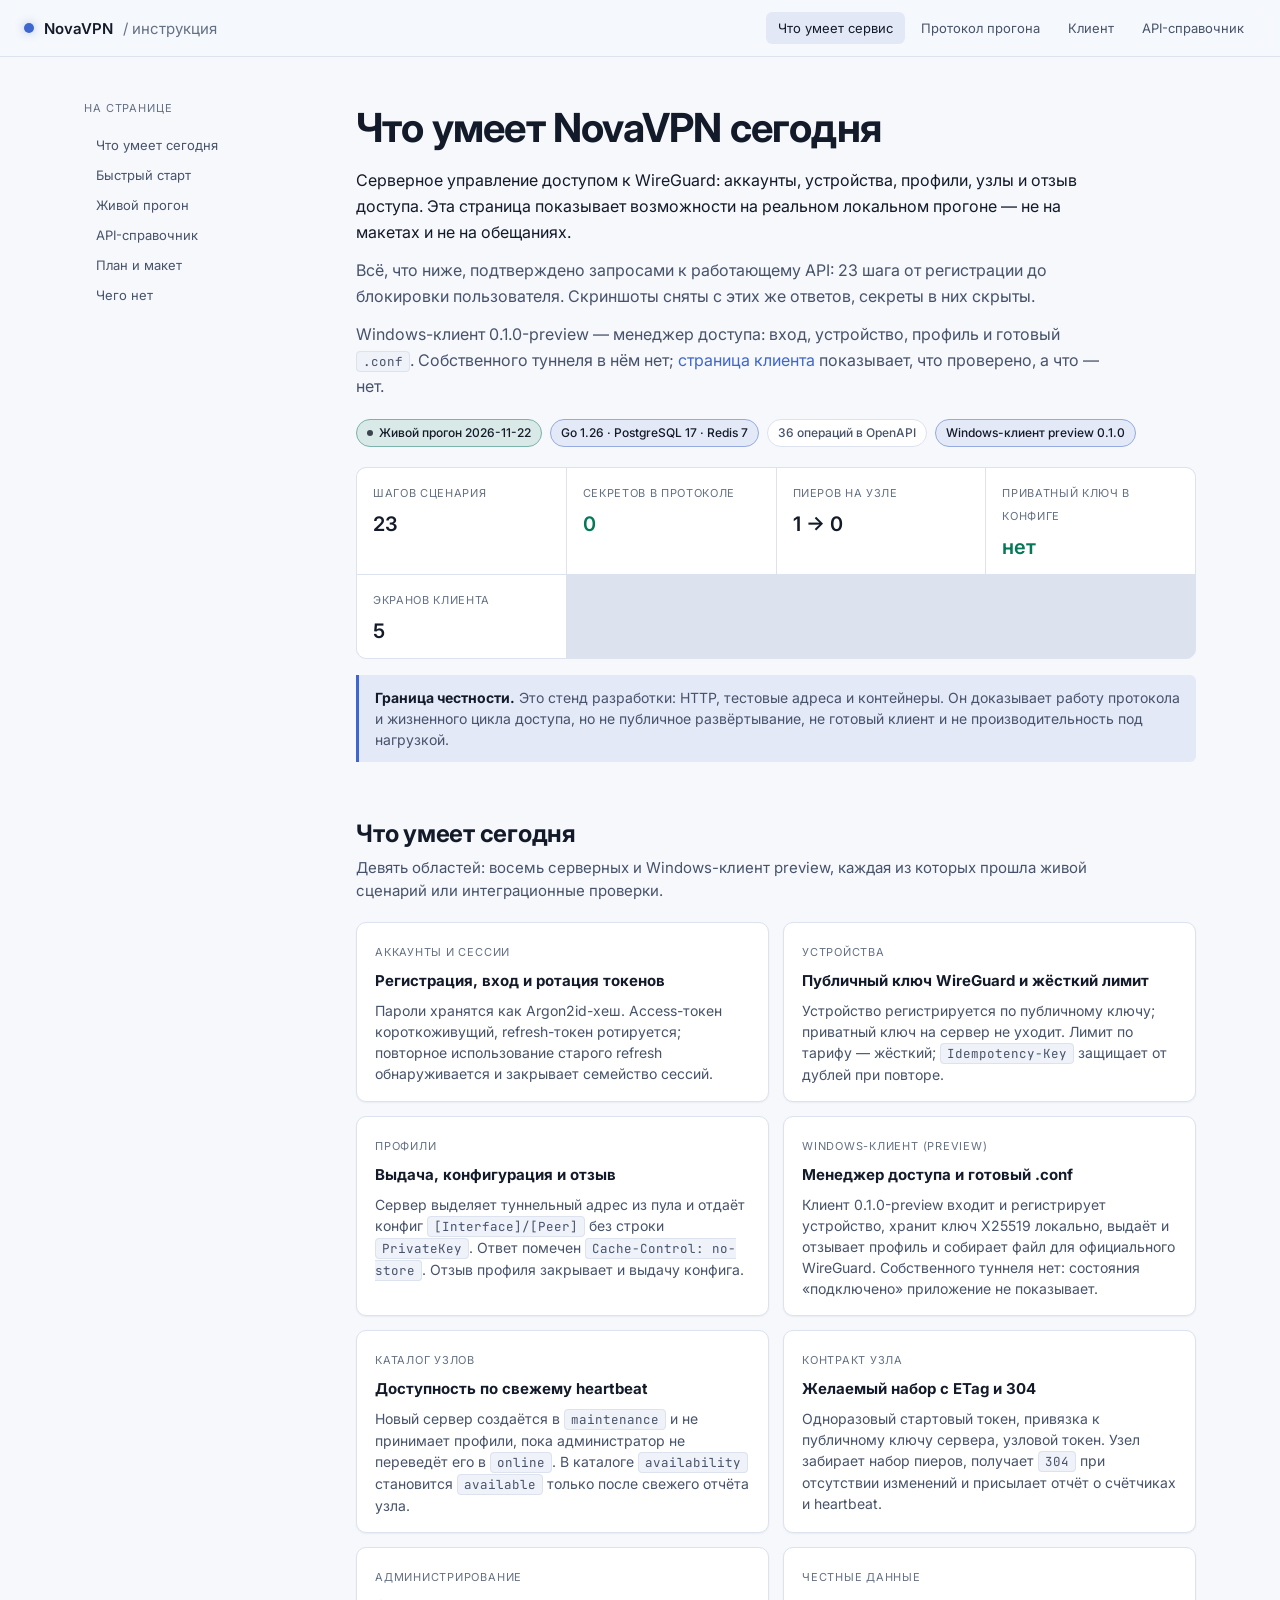
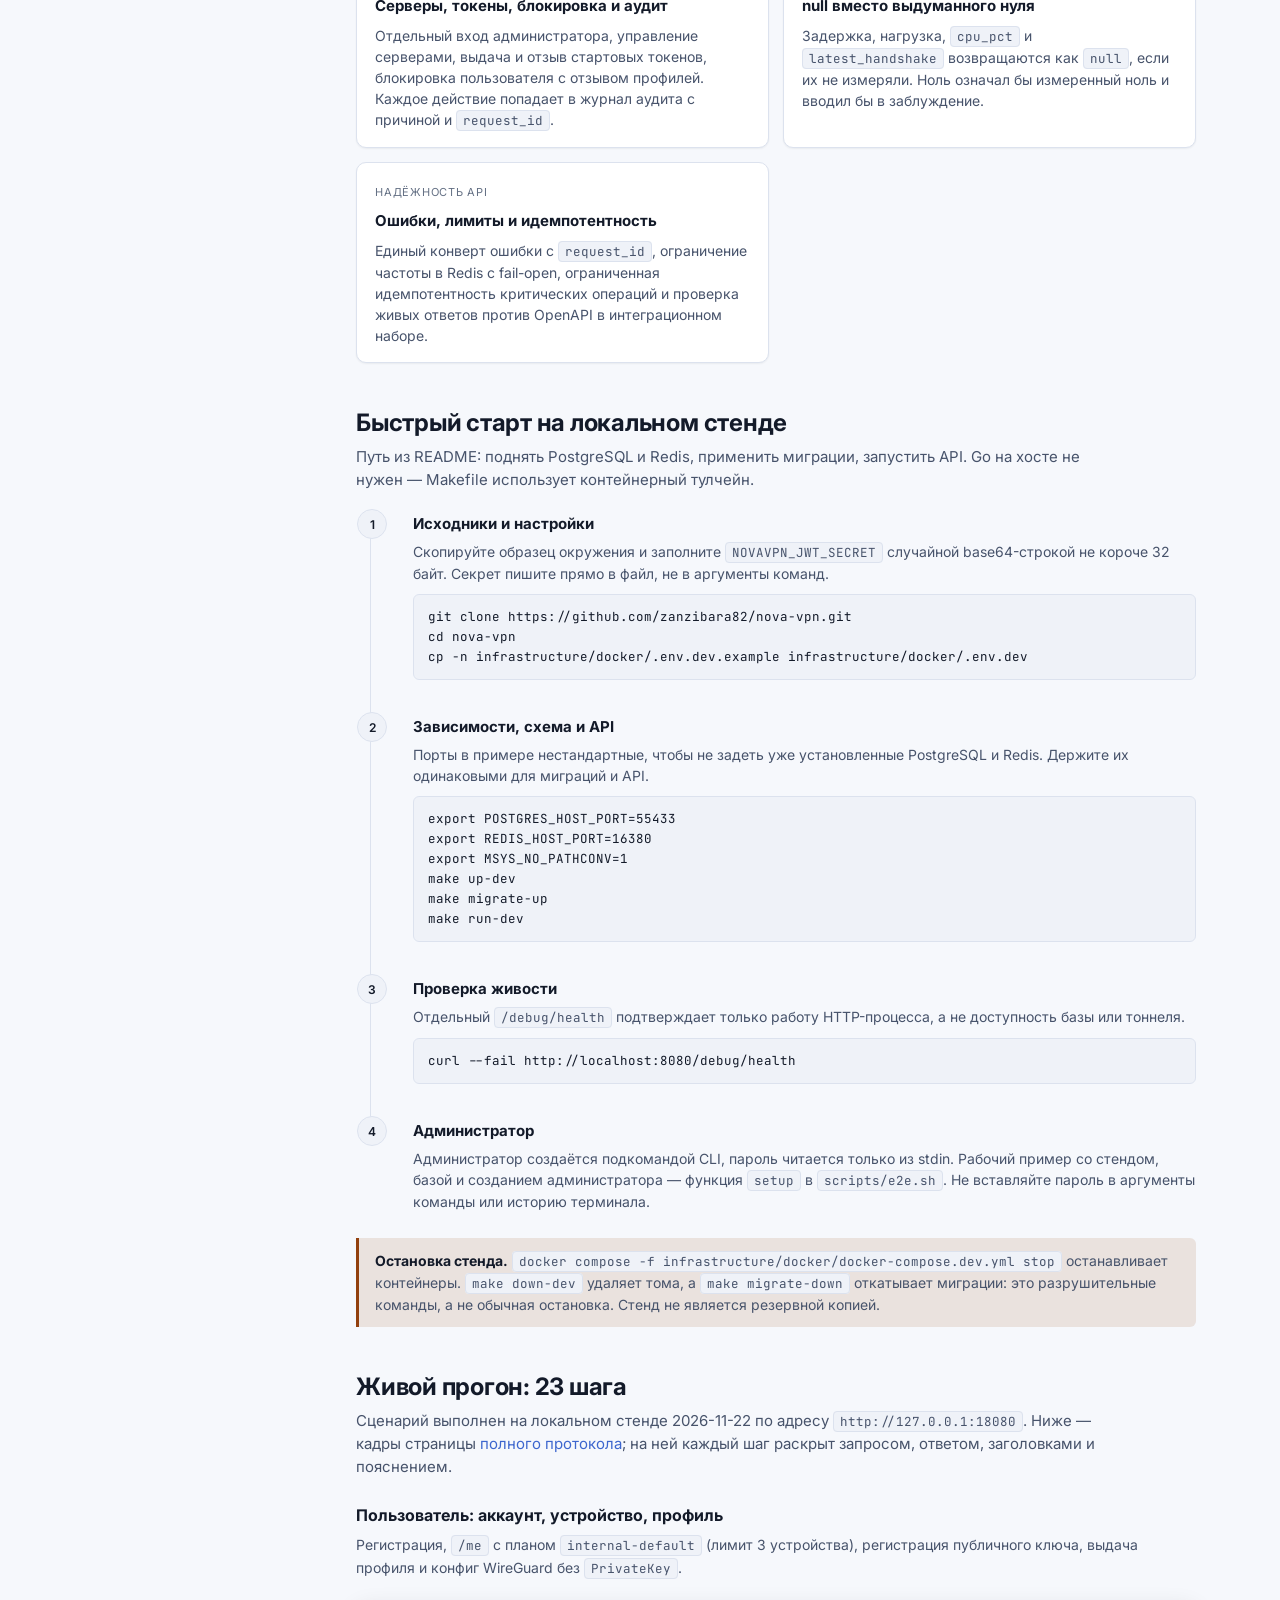
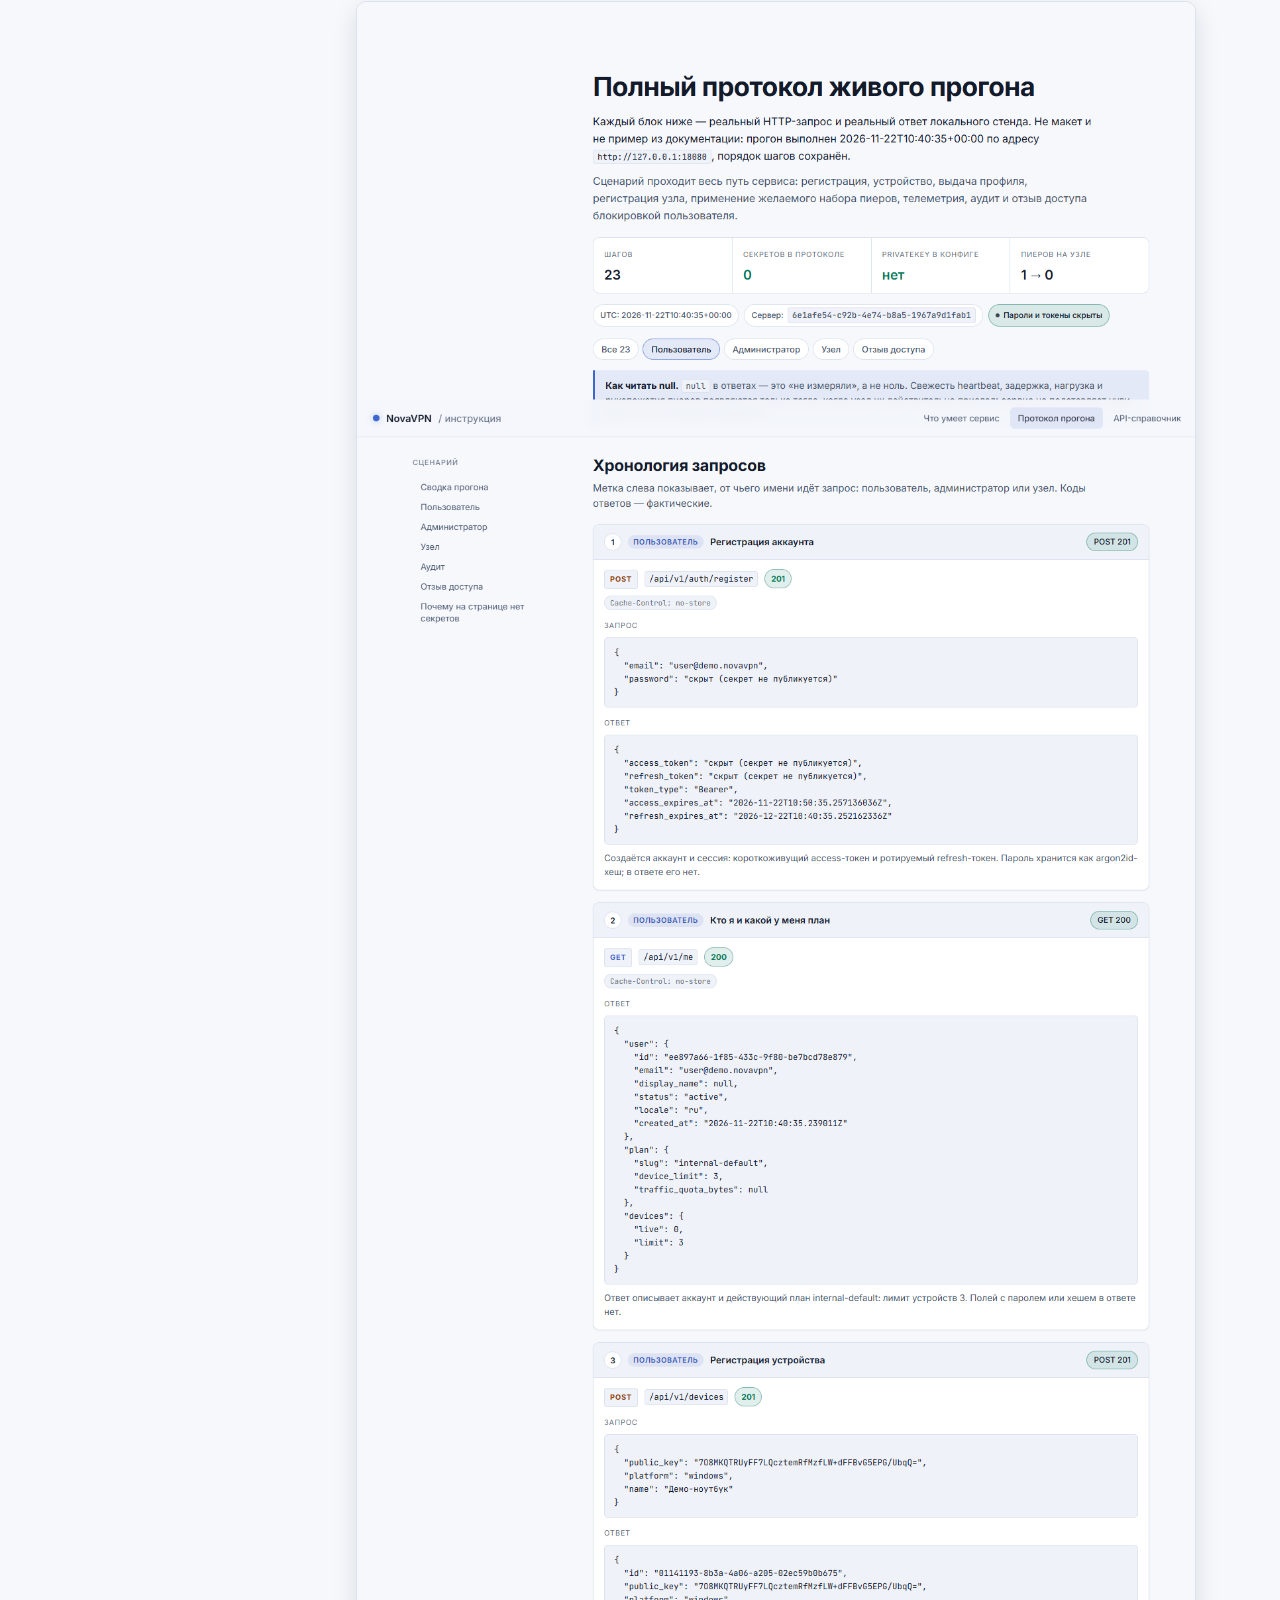
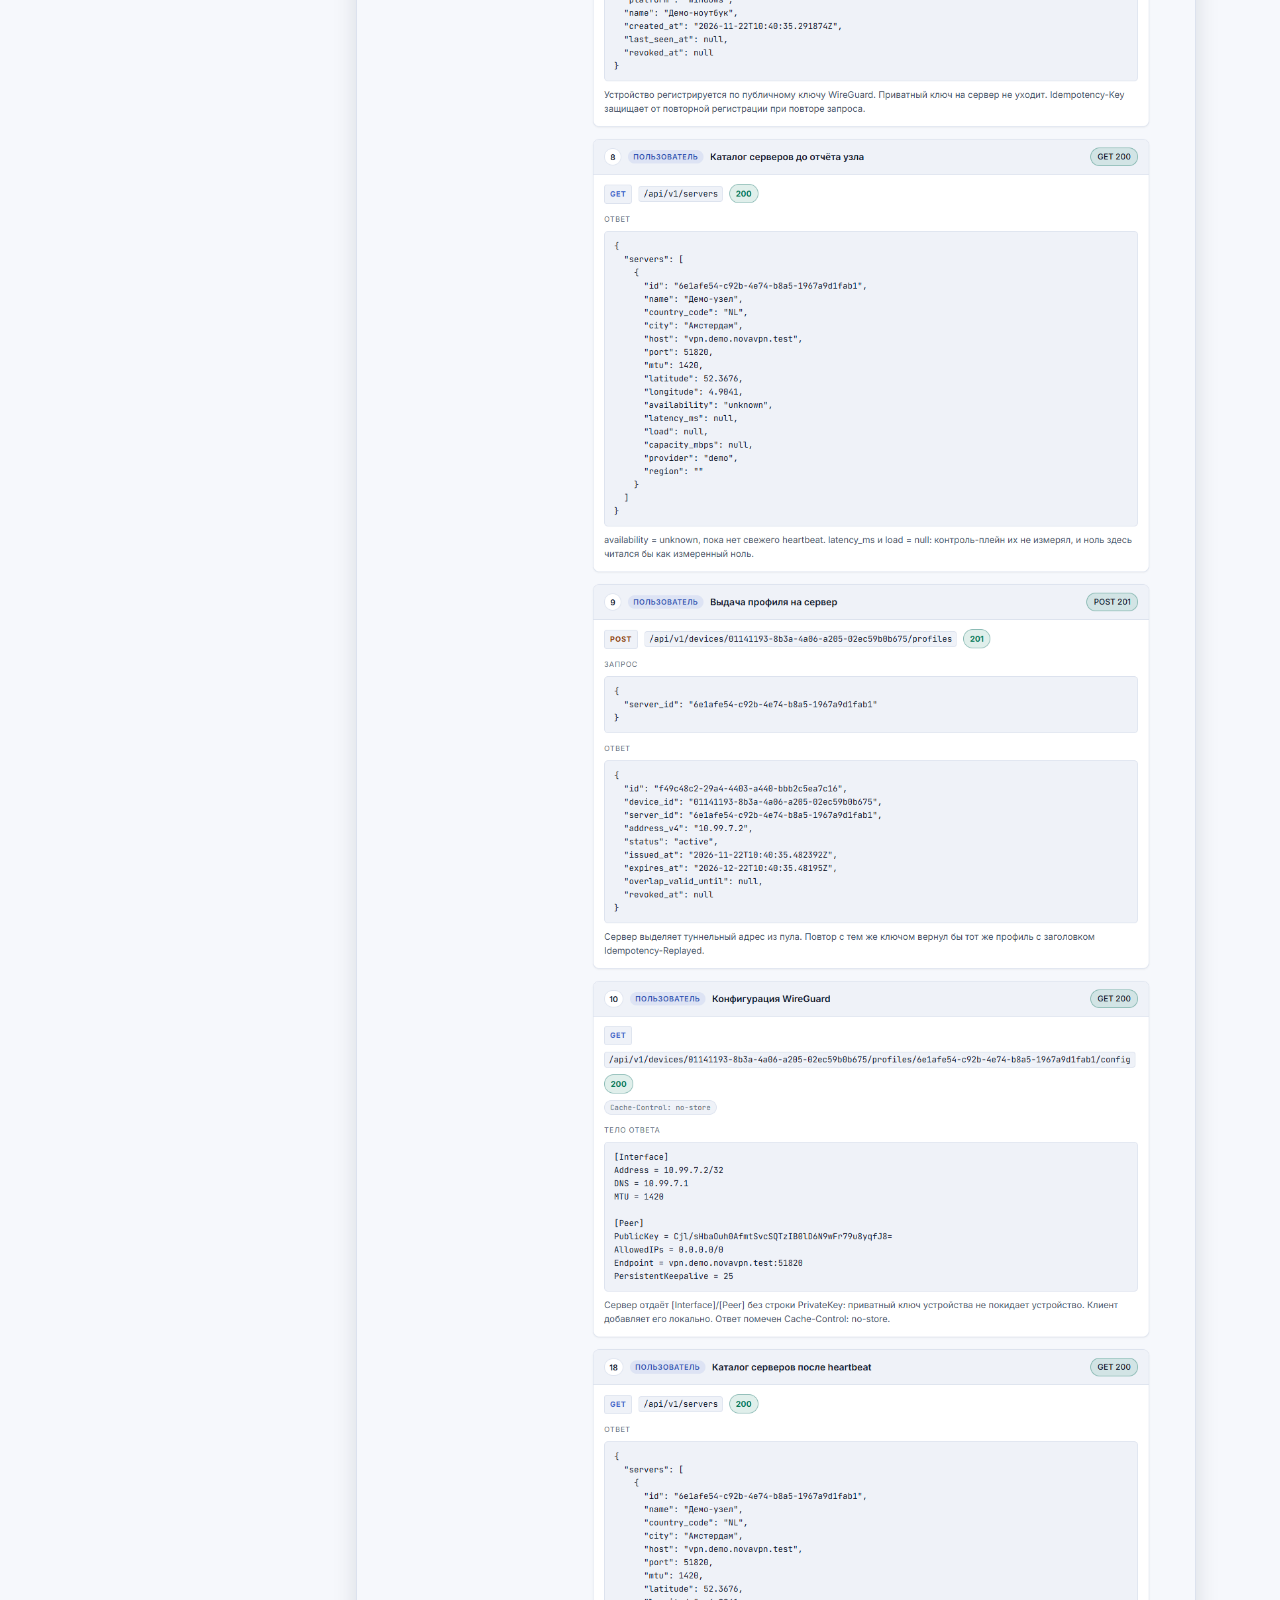
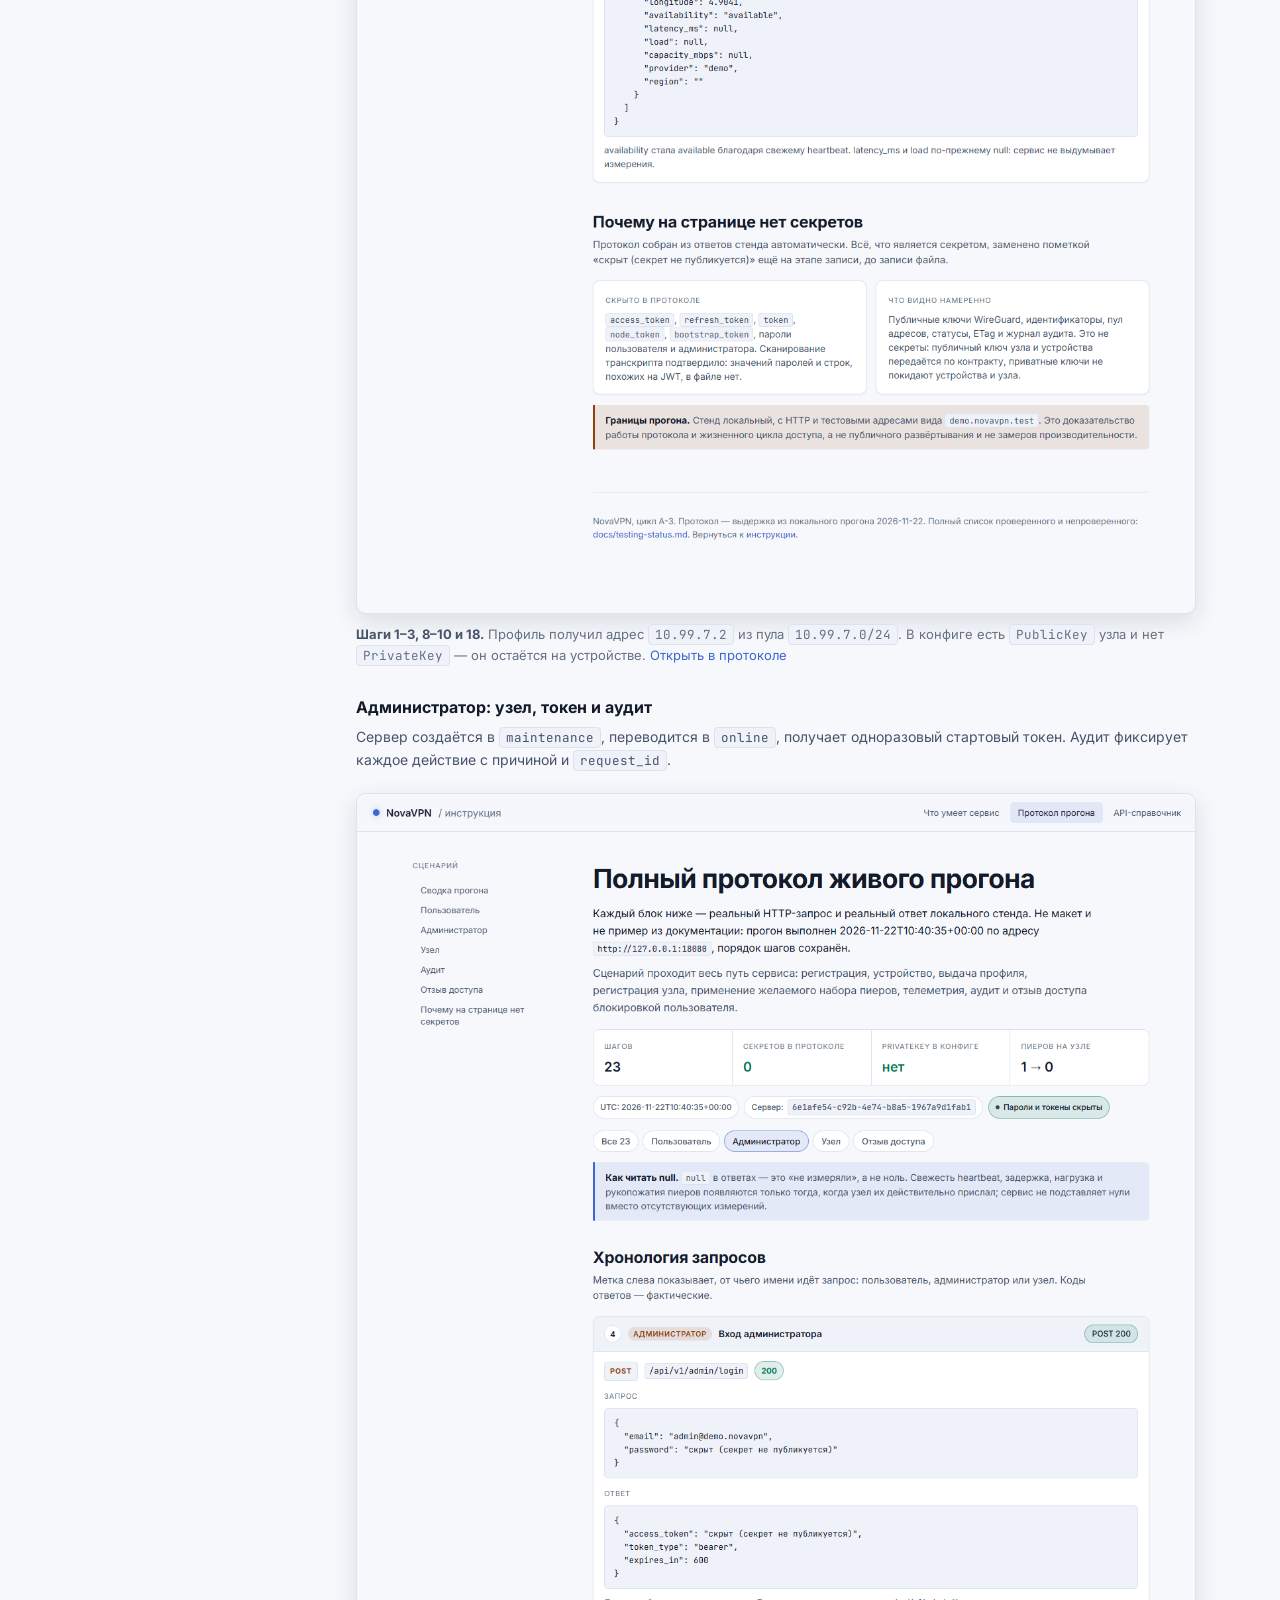
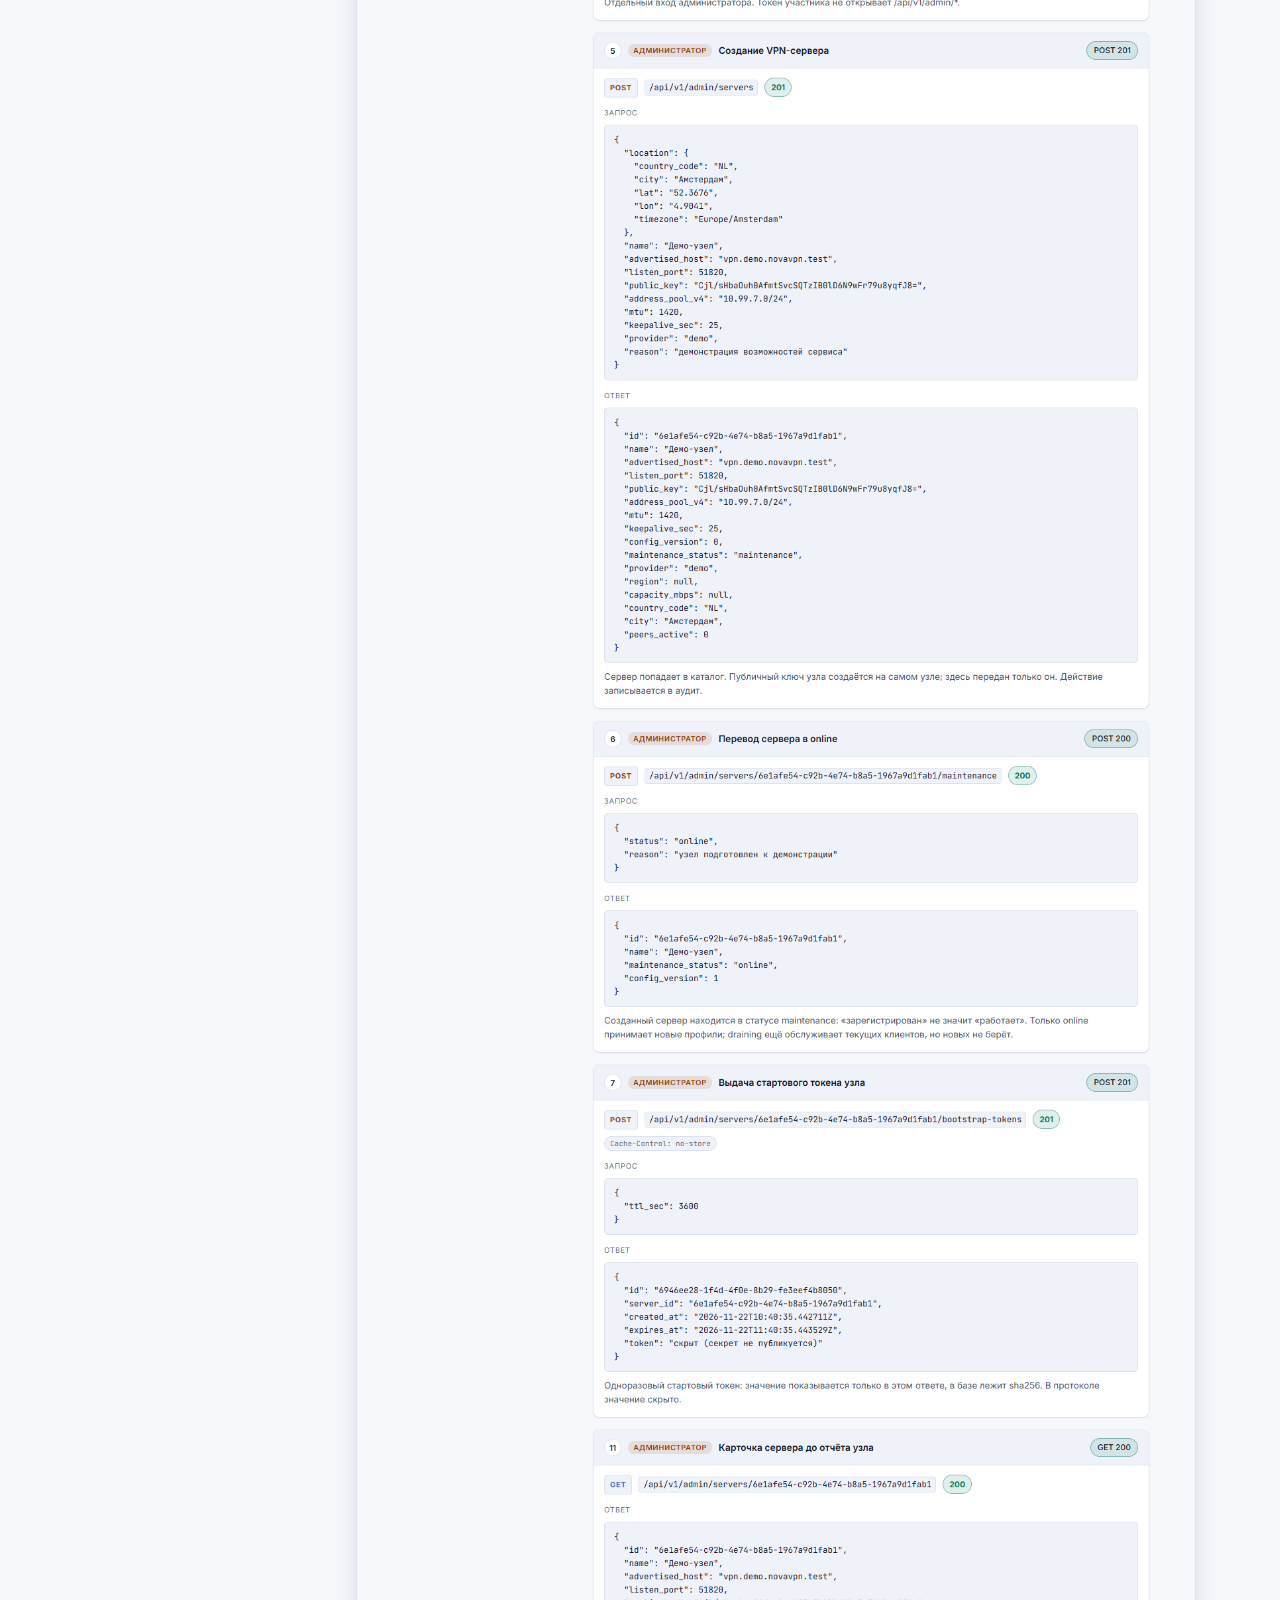
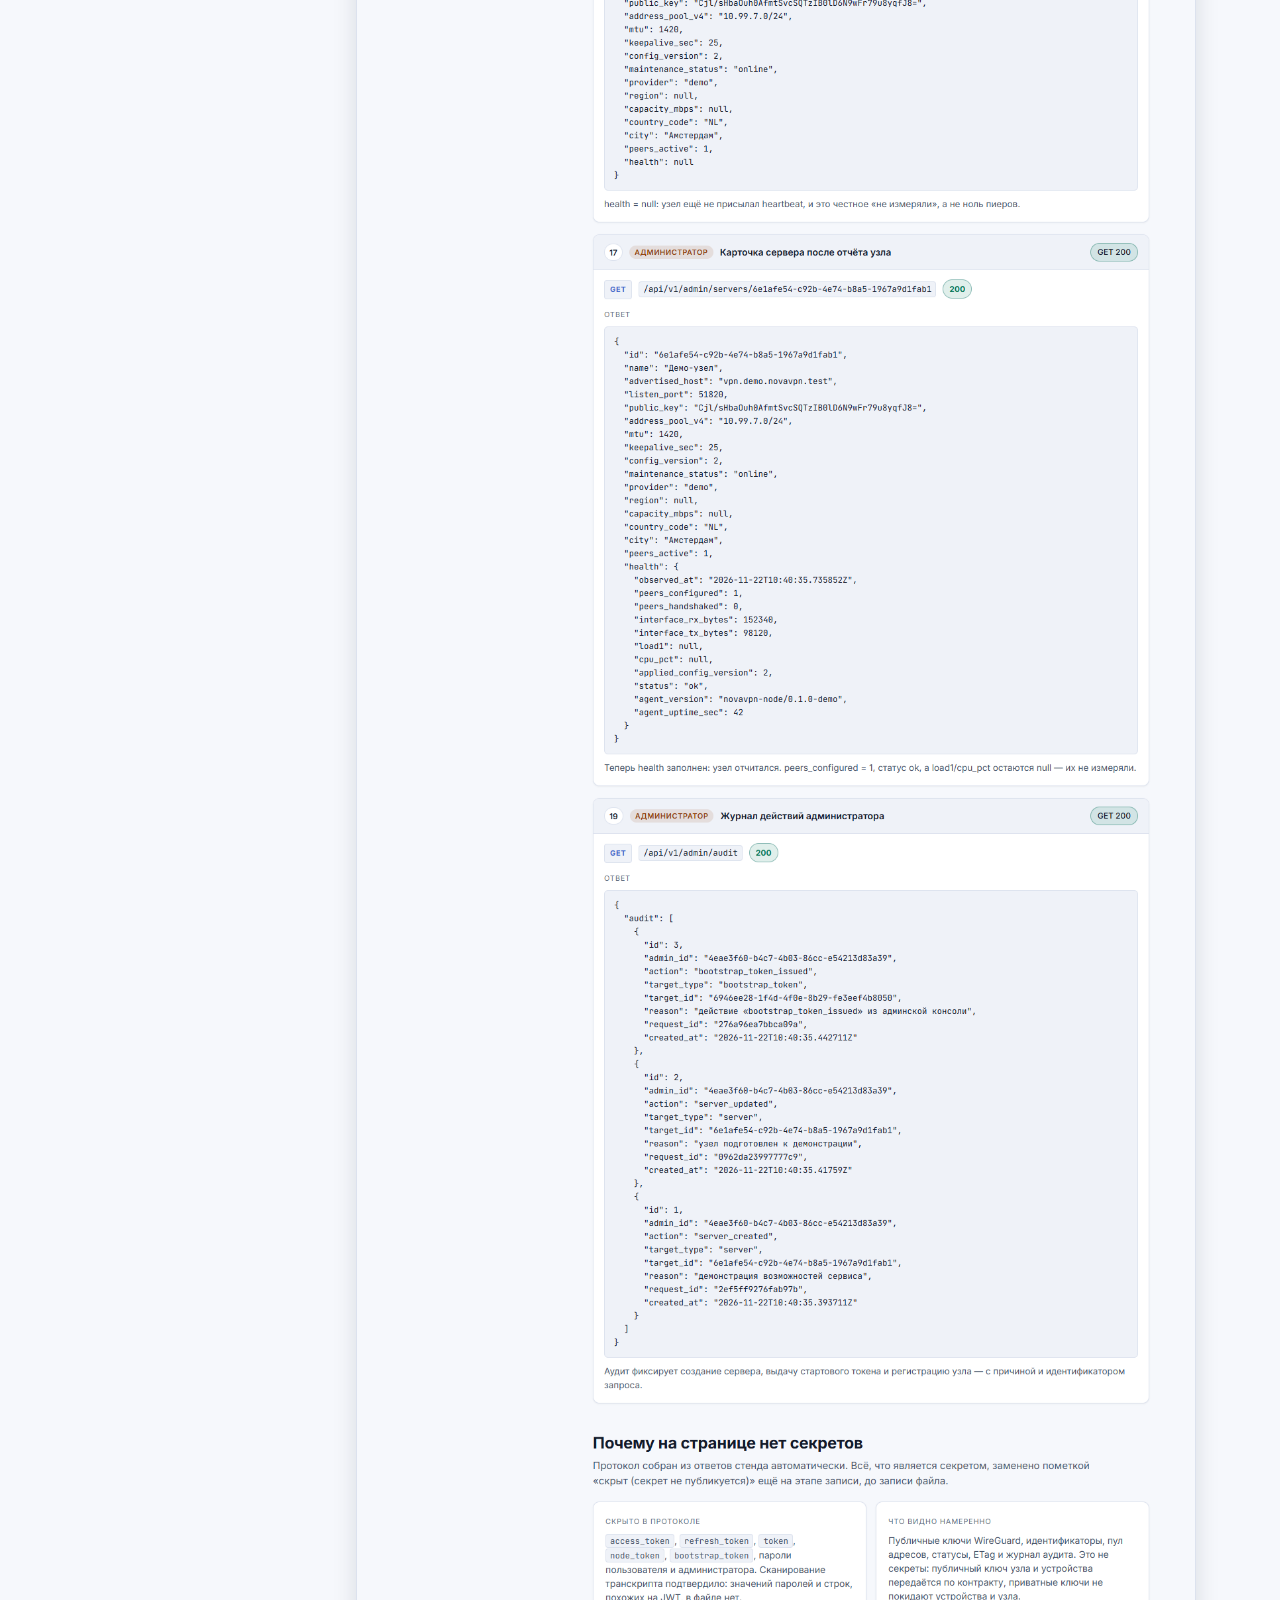
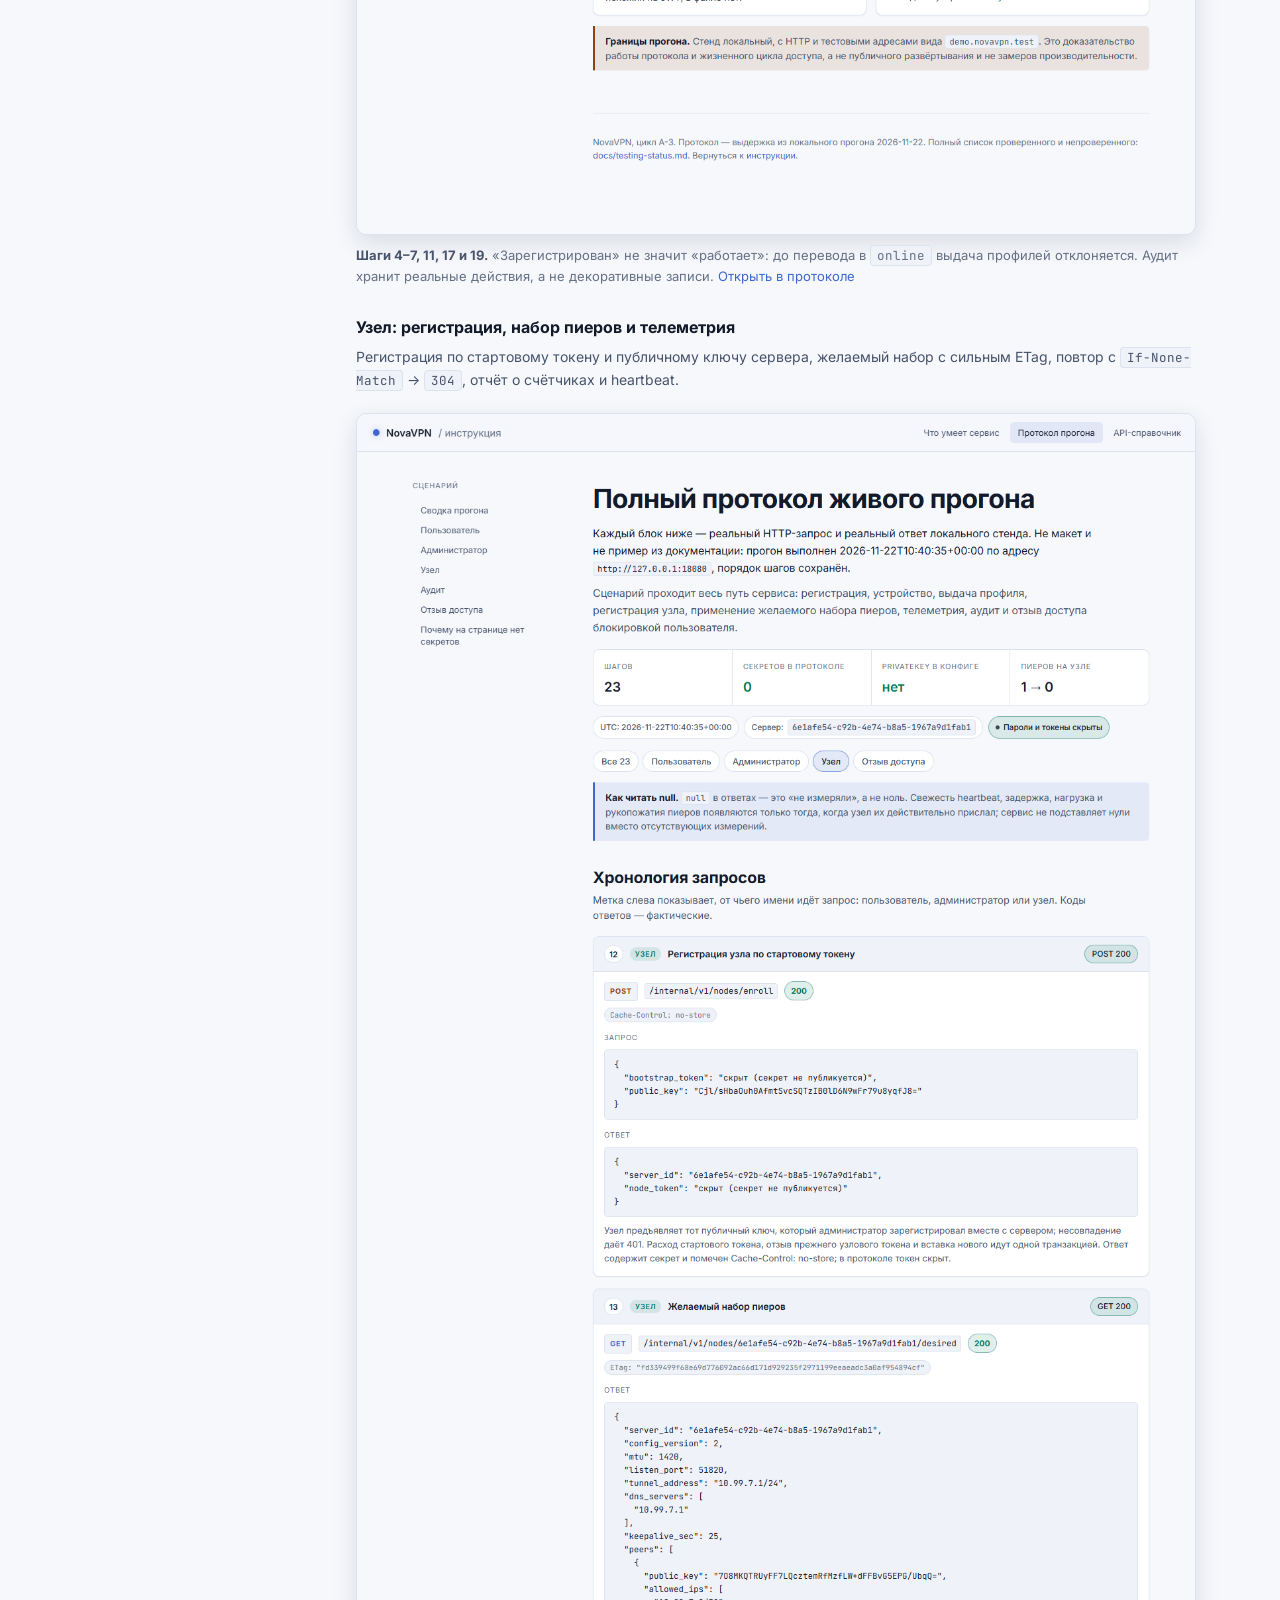
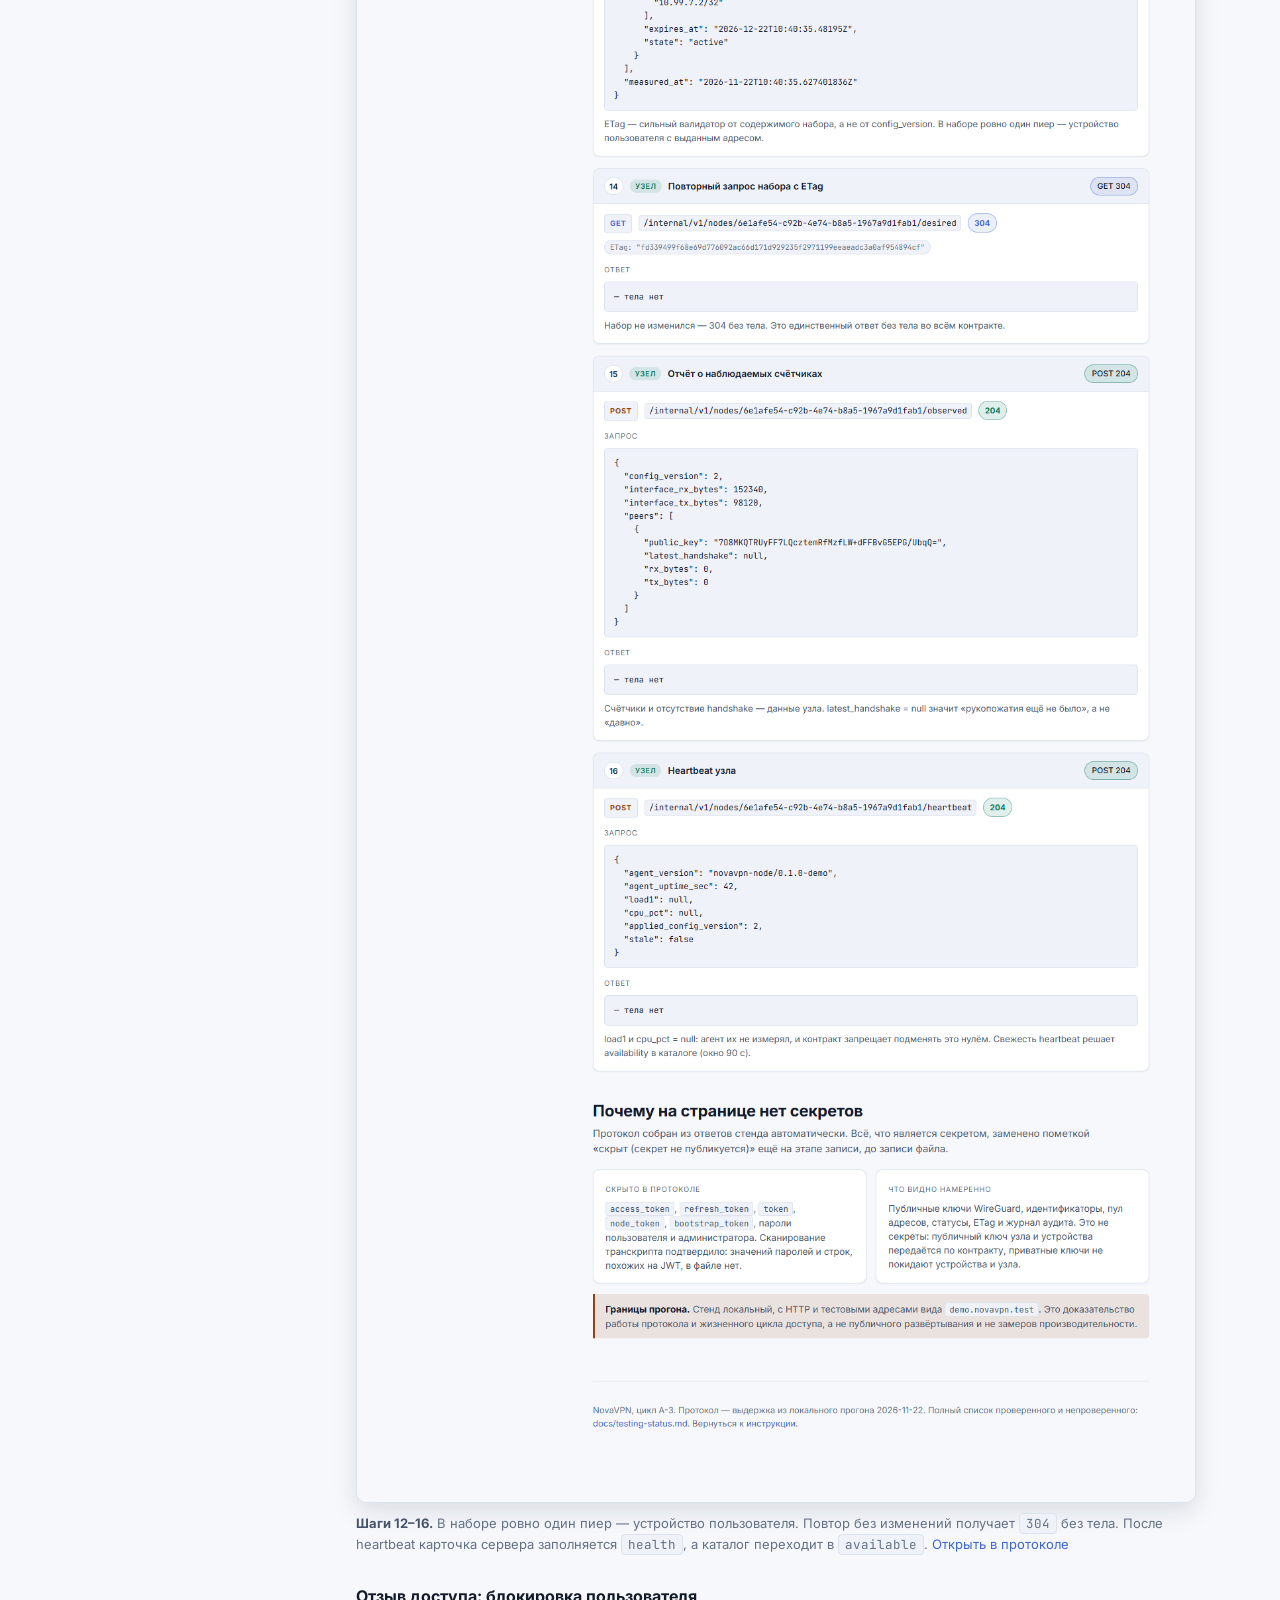
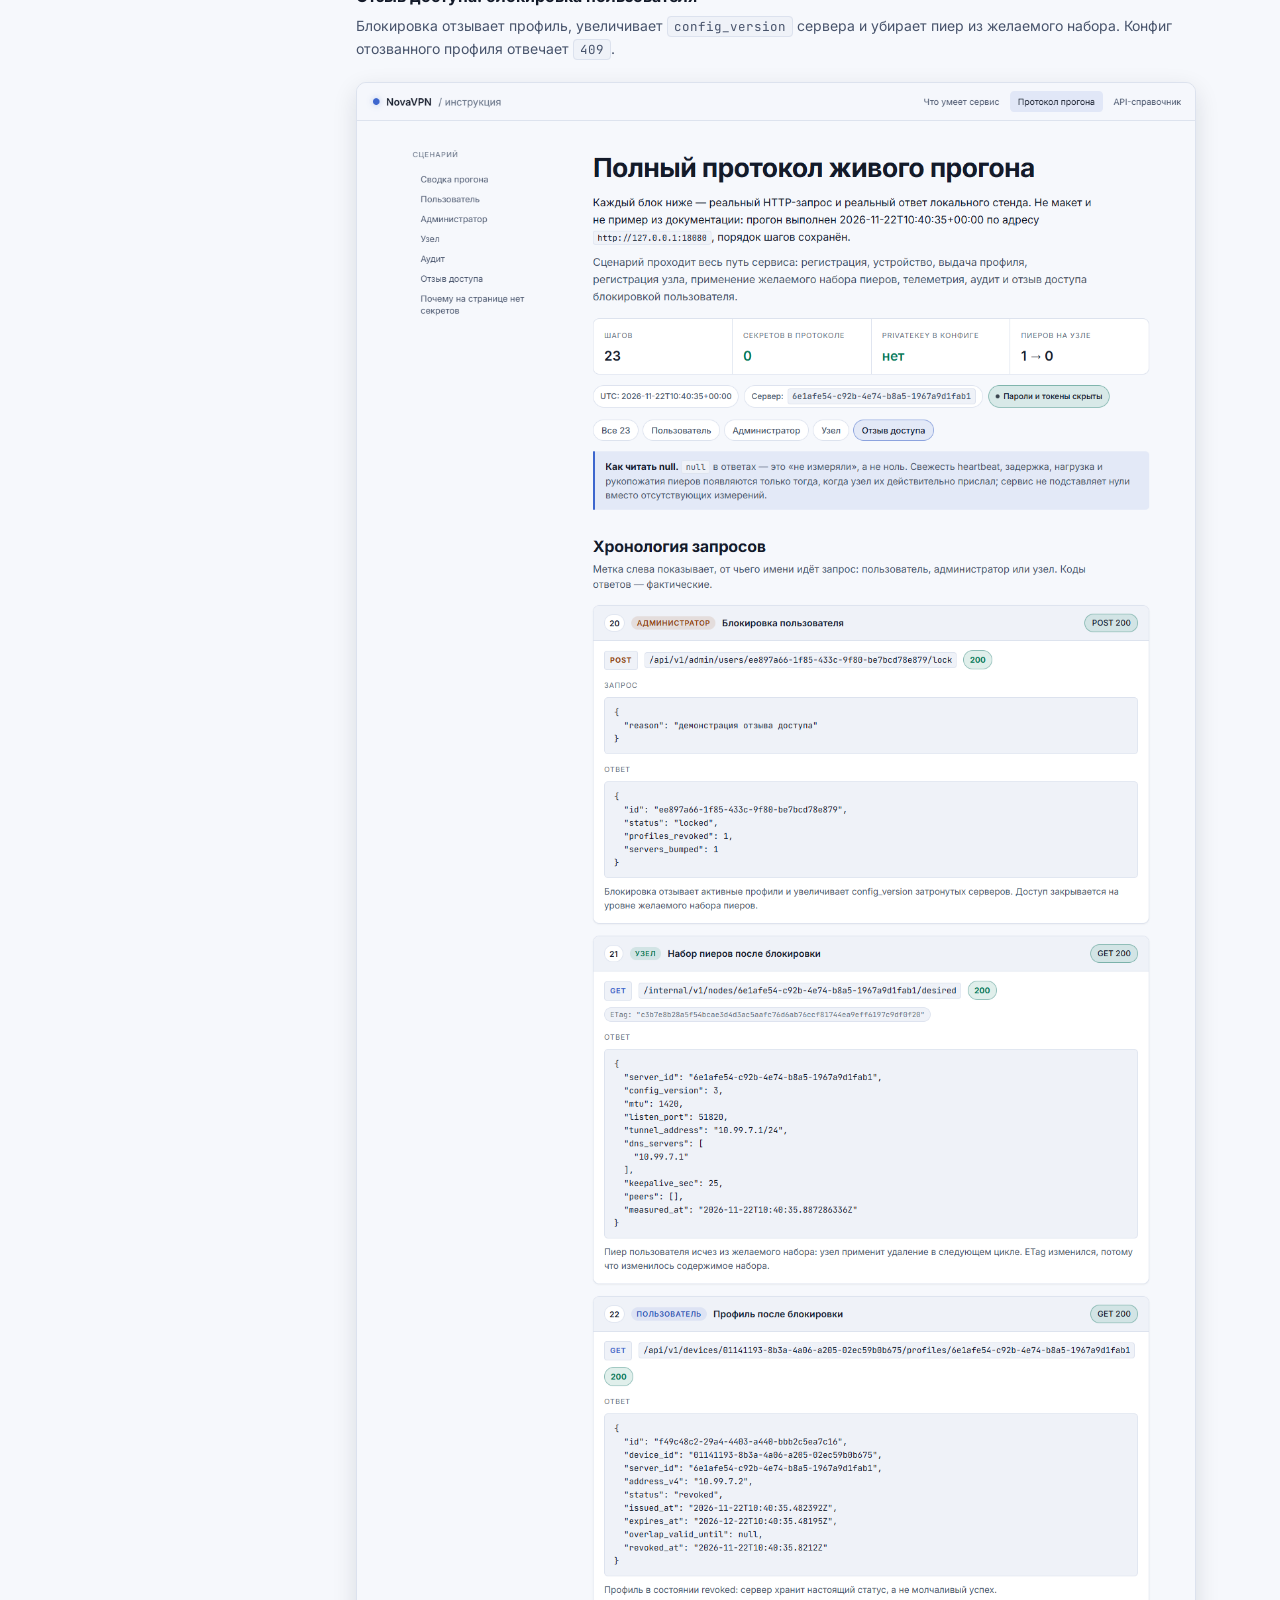
==== commit 59faf3c4: "docs(e1): клиент preview — ADR-0010, страница инструкции, кадры и статус проверок" ====
--- a/docs/guide/index.html
+++ b/docs/guide/index.html
@@ -15,6 +15,7 @@
   <nav class="topbar__nav" aria-label="Разделы руководства">
     <a href="index.html" aria-current="page">Что умеет сервис</a>
     <a href="protocol.html">Протокол прогона</a>
+    <a href="client.html">Клиент</a>
     <a href="api.html">API-справочник</a>
   </nav>
 </header>
@@ -35,17 +36,19 @@
       <h1>Что умеет NovaVPN сегодня</h1>
       <p class="lede">Серверное управление доступом к WireGuard: аккаунты, устройства, профили, узлы и отзыв доступа. Эта страница показывает возможности на реальном локальном прогоне — не на макетах и не на обещаниях.</p>
       <p>Всё, что ниже, подтверждено запросами к работающему API: 23 шага от регистрации до блокировки пользователя. Скриншоты сняты с этих же ответов, секреты в них скрыты.</p>
+      <p>Windows-клиент 0.1.0-preview — менеджер доступа: вход, устройство, профиль и готовый <code>.conf</code>. Собственного туннеля в нём нет; <a href="client.html">страница клиента</a> показывает, что проверено, а что — нет.</p>
       <div class="badges">
         <span class="badge badge--success"><span class="badge__dot"></span>Живой прогон 2026-11-22</span>
         <span class="badge badge--accent">Go 1.26 · PostgreSQL 17 · Redis 7</span>
         <span class="badge">36 операций в OpenAPI</span>
-        <span class="badge badge--warning">Клиент ещё не выпущен</span>
+        <span class="badge badge--accent">Windows-клиент preview 0.1.0</span>
       </div>
       <div class="summary-strip">
         <div><dt>Шагов сценария</dt><dd>23</dd></div>
         <div><dt>Секретов в протоколе</dt><dd class="ok">0</dd></div>
         <div><dt>Пиеров на узле</dt><dd>1 → 0</dd></div>
         <div><dt>Приватный ключ в конфиге</dt><dd class="ok">нет</dd></div>
+        <div><dt>Экранов клиента</dt><dd>5</dd></div>
       </div>
       <div class="note">
         <strong>Граница честности.</strong> Это стенд разработки: HTTP, тестовые адреса и контейнеры. Он доказывает
@@ -56,7 +59,7 @@
 
     <section id="capabilities">
       <h2>Что умеет сегодня</h2>
-      <p class="section-lede">Восемь областей серверной части, каждая из которых прошла живой сценарий или интеграционные проверки.</p>
+      <p class="section-lede">Девять областей: восемь серверных и Windows-клиент preview, каждая из которых прошла живой сценарий или интеграционные проверки.</p>
       <div class="grid grid--2">
         <div class="card">
           <span class="card__kicker">Аккаунты и сессии</span>
@@ -72,6 +75,11 @@
           <span class="card__kicker">Профили</span>
           <h3>Выдача, конфигурация и отзыв</h3>
           <p>Сервер выделяет туннельный адрес из пула и отдаёт конфиг <code>[Interface]/[Peer]</code> без строки <code>PrivateKey</code>. Ответ помечен <code>Cache-Control: no-store</code>. Отзыв профиля закрывает и выдачу конфига.</p>
+        </div>
+        <div class="card">
+          <span class="card__kicker">Windows-клиент (preview)</span>
+          <h3>Менеджер доступа и готовый .conf</h3>
+          <p>Клиент 0.1.0-preview входит и регистрирует устройство, хранит ключ X25519 локально, выдаёт и отзывает профиль и собирает файл для официального WireGuard. Собственного туннеля нет: состояния «подключено» приложение не показывает.</p>
         </div>
         <div class="card">
           <span class="card__kicker">Каталог узлов</span>
@@ -201,8 +209,8 @@
     </section>
 
     <section id="plan">
-      <h2>План и макет: что это не доказывает</h2>
-      <p class="section-lede">Дизайн-система существует и проверена отдельно, но клиентского приложения пока нет. Снимки ниже — витрина запланированного интерфейса, а не работающий VPN-клиент.</p>
+      <h2>Витрина и клиент: что это не доказывает</h2>
+      <p class="section-lede">Клиент preview существует как менеджер доступа: сценарий, ограничения и кадры — на <a href="client.html">отдельной странице</a>. Снимки ниже — по-прежнему витрина запланированного интерфейса туннеля, а не работающий VPN-клиент.</p>
       <figure class="figure" style="margin-top:0">
         <img src="../images/showcase-dark.png" alt="Витрина дизайн-системы NovaVPN, тёмная тема: палитра и компоненты запланированного клиента">
         <figcaption><strong>Макет, не продукт.</strong> Кнопка соединения на витрине переключает только визуальное состояние и не создаёт туннель. Исходник — <a href="../../design/showcase.html">design/showcase.html</a>.</figcaption>
@@ -218,9 +226,9 @@
         </figure>
       </div>
       <div class="note note--warning">
-        <strong>Windows-клиент — первым, но позже.</strong> Установщика пока нет. Подключение к туннелю,
-        системная блокировка трафика при обрыве и раздельная маршрутизация приложений не реализованы и не
-        проверены сквозными испытаниями.
+        <strong>Туннель — не в клиенте.</strong> Windows-клиент 0.1.0-preview только выдаёт профиль и файл
+        <code>.conf</code> для официального WireGuard. Собственного туннеля, установщика, системной блокировки
+        трафика при обрыве и раздельной маршрутизации приложений нет.
       </div>
     </section>
 
@@ -231,7 +239,8 @@
         <div class="card">
           <span class="card__kicker">Не реализовано</span>
           <ul>
-            <li>Клиентские приложения, в том числе Windows</li>
+            <li>Собственный туннель в Windows-клиенте (E-2)</li>
+            <li>Установщик, подпись кода и автообновление (E-3)</li>
             <li>Системная блокировка трафика (kill switch)</li>
             <li>Раздельная маршрутизация по приложениям</li>
             <li>Платежи и тарифные операции</li>
@@ -245,6 +254,9 @@
             <li>Пропускная способность и показатели под нагрузкой</li>
             <li>Худший случай интервала применения отзыва на реальной инфраструктуре</li>
             <li>Работа с реальными сертификатами и внешним DNS за пределами стенда</li>
+            <li>Импорт <code>.conf</code> в официальный WireGuard на этой машине</li>
+            <li>Windows 10 и второй пользователь Windows для DPAPI</li>
+            <li>Клиент против публичного HTTPS API с настоящим сертификатом</li>
           </ul>
         </div>
       </div>
@@ -256,7 +268,7 @@
     </section>
 
     <footer>
-      <p>NovaVPN, цикл A-3. Инструкция собрана из живого прогона 2026-11-22. Секреты не публикуются: пароли и токены заменены пометкой, приватные ключи не покидают устройства и узел. Версия контракта — <a href="../../api-spec/openapi.yaml">OpenAPI</a>.</p>
+      <p>NovaVPN, циклы A-3 и E-1. Инструкция обновлена 2026-11-24. Секреты не публикуются: пароли и токены заменены пометкой, приватные ключи не покидают устройство, узел и DPAPI-хранилище. Версия контракта — <a href="../../api-spec/openapi.yaml">OpenAPI</a>.</p>
     </footer>
   </main>
 </div>
